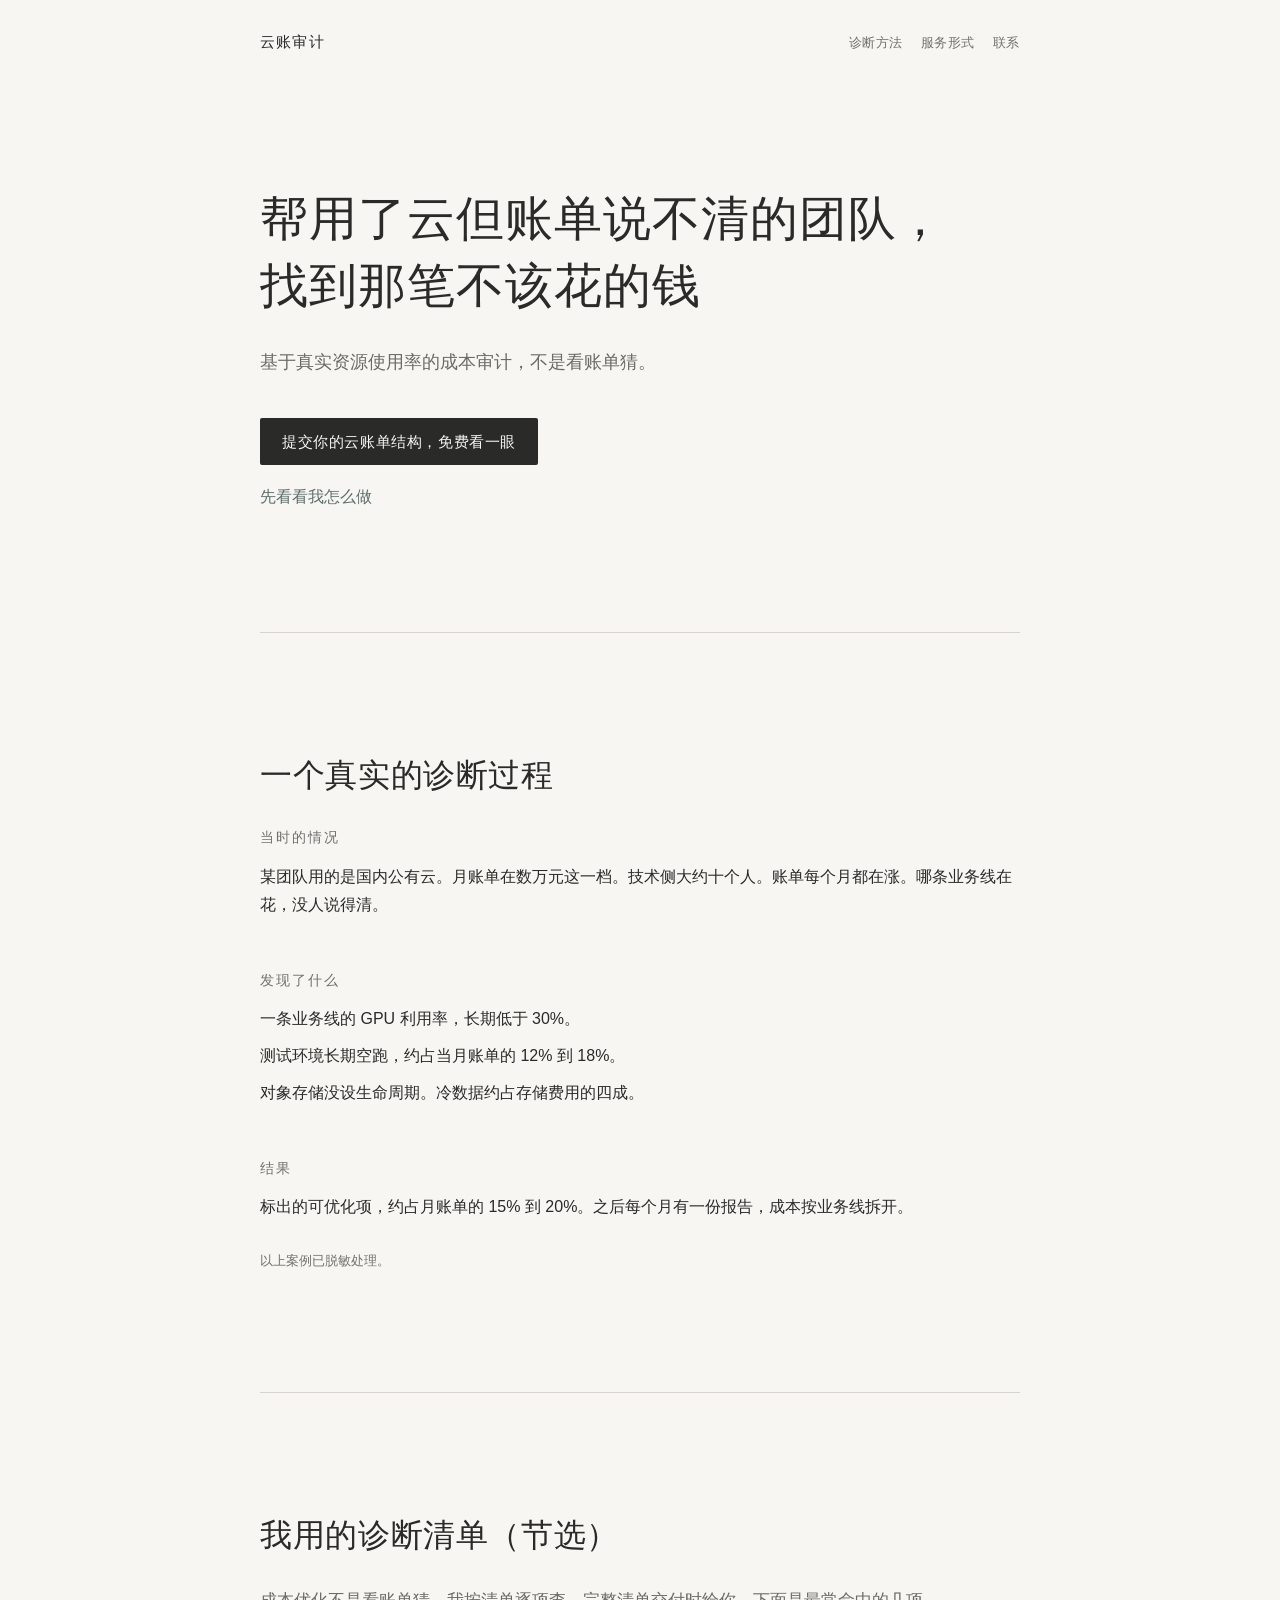
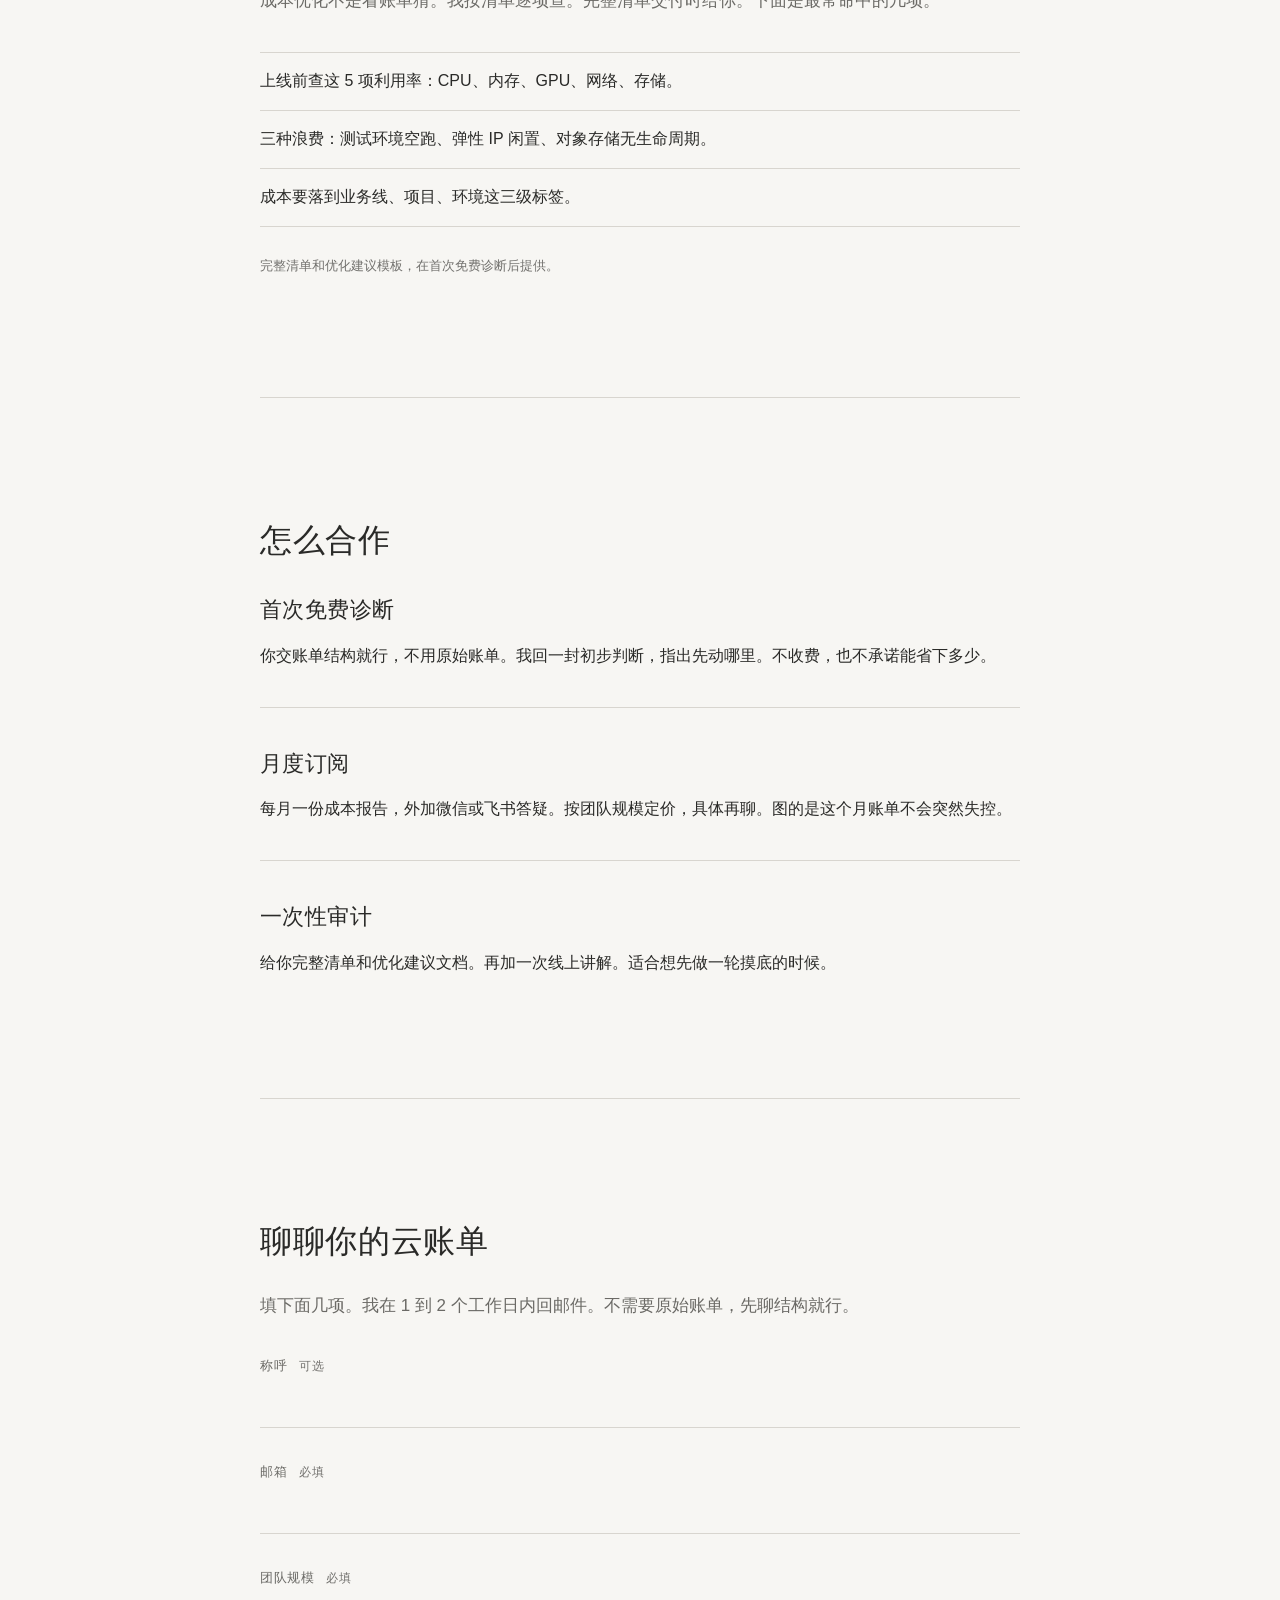
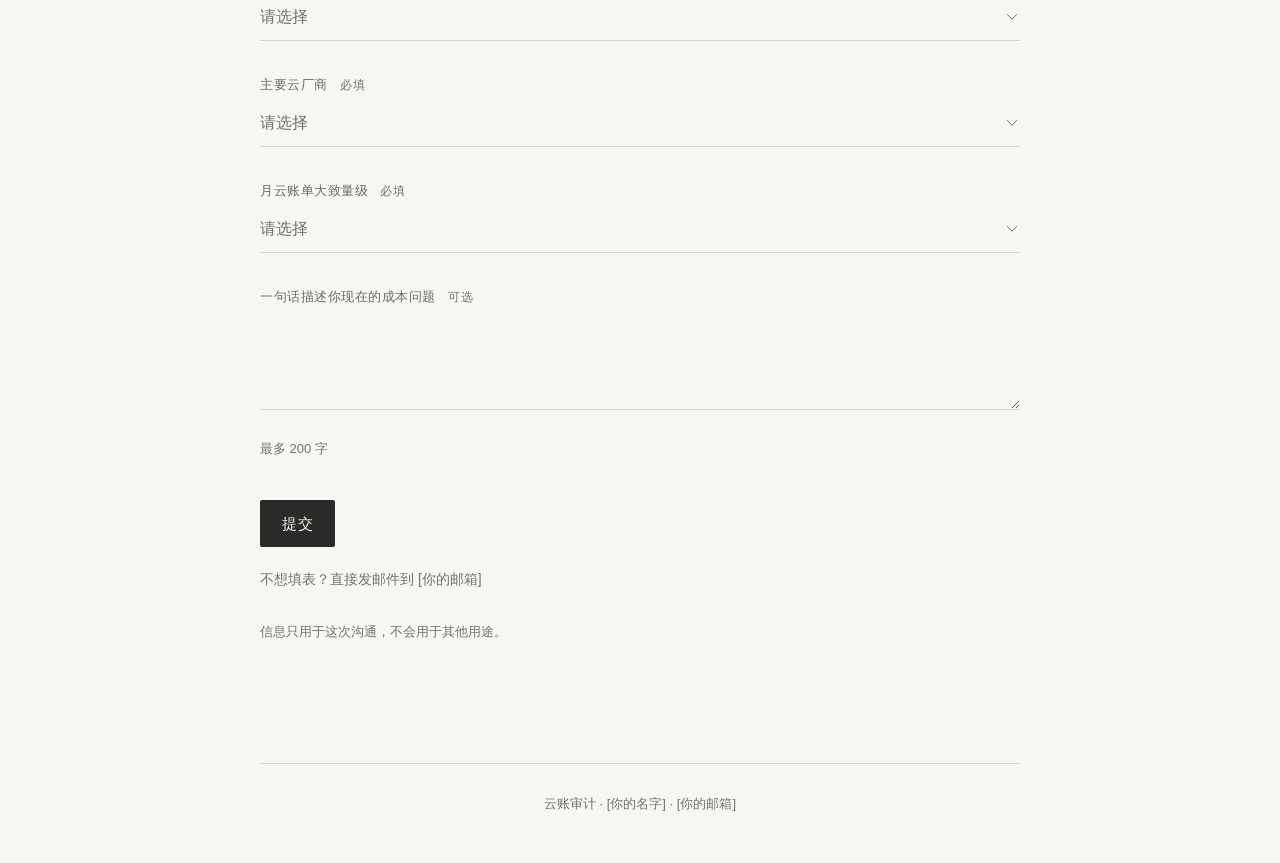
==== index.html @ 5e9810e4 "add file" ====
<!DOCTYPE html>
<html lang="zh-CN">
<head>
  <meta charset="utf-8">
  <meta name="viewport" content="width=device-width, initial-scale=1">
  <title>云账审计</title>
  <meta name="description" content="帮用了云但账单说不清的团队，找到那笔不该花的钱。按真实资源使用率做成本审计。">
  <meta name="theme-color" content="#f7f6f3">
  <meta property="og:title" content="云账审计">
  <meta property="og:description" content="帮用了云但账单说不清的团队，找到那笔不该花的钱。按真实资源使用率做成本审计。">
  <meta property="og:type" content="website">
  <meta property="og:locale" content="zh_CN">
  <link rel="stylesheet" href="style.css">
  <!--
    上线前替换：
    1. FORMSPREE_ENDPOINT → https://formspree.io/f/你的表单 ID
    2. 页面里的 [你的名字]
    3. 页面里的 [你的邮箱]，以及两处 mailto:you@example.com
  -->
</head>
<body>
  <a class="skip" href="#content">跳到正文</a>

  <header class="wrap nav">
    <a class="brand" href="#top">云账审计</a>
    <nav aria-label="页内">
      <ul class="nav-links">
        <li><a href="#method">诊断方法</a></li>
        <li><a href="#service">服务形式</a></li>
        <li><a href="#contact">联系</a></li>
      </ul>
    </nav>
  </header>

  <main id="content">
    <section class="wrap hero" id="top" aria-labelledby="hero-title">
      <h1 id="hero-title">帮用了云但账单说不清的<span class="nw">团队</span>，<span class="rest">找到那笔不该花的钱</span></h1>
      <p class="sub">基于真实资源使用率的成本审计，不是看账单猜。</p>
      <div class="actions">
        <a class="btn" href="#contact">提交你的云账单结构，免费看一眼</a>
        <a class="text-link" href="#method">先看看我怎么做</a>
      </div>
    </section>

    <section class="wrap block" id="case" aria-labelledby="case-title">
      <h2 id="case-title">一个真实的诊断过程</h2>

      <div class="part">
        <h3 class="kicker">当时的情况</h3>
        <p>某团队用的是国内公有云。月账单在数万元这一档。技术侧大约十个人。账单每个月都在涨。哪条业务线在花，没人说得清。</p>
      </div>

      <div class="part">
        <h3 class="kicker">发现了什么</h3>
        <ul class="findings">
          <li>一条业务线的 GPU 利用率，长期低于 30%。</li>
          <li>测试环境长期空跑，约占当月账单的 12% 到 18%。</li>
          <li>对象存储没设生命周期。冷数据约占存储费用的四成。</li>
        </ul>
      </div>

      <div class="part">
        <h3 class="kicker">结果</h3>
        <p>标出的可优化项，约占月账单的 15% 到 20%。之后每个月有一份报告，成本按业务线拆开。</p>
      </div>

      <p class="fine">以上案例已脱敏处理。</p>
    </section>

    <section class="wrap block" id="method" aria-labelledby="method-title">
      <h2 id="method-title">我用的诊断清单（节选）</h2>
      <p class="lead">成本优化不是看账单猜。我按清单逐项查。完整清单交付时给你。下面是最常命中的几项。</p>
      <ul class="checks">
        <li>上线前查这 5 项利用率：CPU、内存、GPU、网络、存储。</li>
        <li>三种浪费：测试环境空跑、弹性 IP 闲置、对象存储无生命周期。</li>
        <li>成本要落到业务线、项目、环境这三级标签。</li>
      </ul>
      <p class="fine">完整清单和优化建议模板，在首次免费诊断后提供。</p>
    </section>

    <section class="wrap block" id="service" aria-labelledby="service-title">
      <h2 id="service-title">怎么合作</h2>

      <article class="offer">
        <h3>首次免费诊断</h3>
        <p>你交账单结构就行，不用原始账单。我回一封初步判断，指出先动哪里。不收费，也不承诺能省下多少。</p>
      </article>

      <article class="offer">
        <h3>月度订阅</h3>
        <p>每月一份成本报告，外加微信或飞书答疑。按团队规模定价，具体再聊。图的是这个月账单不会突然失控。</p>
      </article>

      <article class="offer">
        <h3>一次性审计</h3>
        <p>给你完整清单和优化建议文档。再加一次线上讲解。适合想先做一轮摸底的时候。</p>
      </article>
    </section>

    <section class="wrap block" id="contact" aria-labelledby="contact-title">
      <h2 id="contact-title">聊聊你的云账单</h2>
      <p class="lead">填下面几项。我在 1 到 2 个工作日内回邮件。不需要原始账单，先聊结构就行。</p>

      <form id="lead" action="FORMSPREE_ENDPOINT" method="POST" accept-charset="UTF-8">
        <input type="hidden" name="_subject" value="云账审计：新的账单诊断请求">
        <input type="hidden" name="_next" value="">
        <div class="hp" aria-hidden="true">
          <label>不要填写 <input type="text" name="_gotcha" tabindex="-1" autocomplete="off"></label>
        </div>

        <div class="field">
          <label for="name">称呼 <span class="mark">可选</span></label>
          <input id="name" name="称呼" type="text" autocomplete="name">
        </div>

        <div class="field">
          <label for="email">邮箱 <span class="mark">必填</span></label>
          <input id="email" name="email" type="email" autocomplete="email" required>
        </div>

        <div class="field">
          <label for="size">团队规模 <span class="mark">必填</span></label>
          <select id="size" name="团队规模" required>
            <option value="" selected disabled>请选择</option>
            <option>1-10 人</option>
            <option>11-50 人</option>
            <option>51-200 人</option>
            <option>200 人以上</option>
          </select>
        </div>

        <div class="field">
          <label for="cloud">主要云厂商 <span class="mark">必填</span></label>
          <select id="cloud" name="云厂商" required>
            <option value="" selected disabled>请选择</option>
            <option>阿里云</option>
            <option>腾讯云</option>
            <option>华为云</option>
            <option>AWS</option>
            <option>Azure</option>
            <option>多云</option>
            <option>其他</option>
          </select>
        </div>

        <div class="field">
          <label for="bill">月云账单大致量级 <span class="mark">必填</span></label>
          <select id="bill" name="月账单量级" required>
            <option value="" selected disabled>请选择</option>
            <option>1 万以下</option>
            <option>1-5 万</option>
            <option>5-20 万</option>
            <option>20 万以上</option>
            <option>不确定</option>
          </select>
        </div>

        <div class="field">
          <label for="note">一句话描述你现在的成本问题 <span class="mark">可选</span></label>
          <textarea id="note" name="问题" maxlength="200" rows="3"></textarea>
          <p class="fine" id="count-hint">最多 200 字</p>
        </div>

        <div class="form-actions">
          <button class="btn" type="submit">提交</button>
        </div>

        <p class="fine" id="form-warn" hidden>表单还没接上。请先换成你的 Formspree 地址。</p>
      </form>

      <p class="quiet">不想填表？直接发邮件到 <a href="mailto:you@example.com">[你的邮箱]</a></p>
      <p class="fine">信息只用于这次沟通，不会用于其他用途。</p>
    </section>
  </main>

  <footer class="wrap site-footer">
    <p>云账审计 · [你的名字] · <a href="mailto:you@example.com">[你的邮箱]</a></p>
  </footer>

  <script>
    (function () {
      var form = document.getElementById("lead");
      var note = document.getElementById("note");
      var hint = document.getElementById("count-hint");

      function setNext() {
        var next = form.querySelector('input[name="_next"]');
        if (next) next.value = new URL("thanks.html", window.location.href).href;
      }

      if (form) {
        setNext();
        form.addEventListener("submit", function (event) {
          setNext();
          if (form.getAttribute("action") === "FORMSPREE_ENDPOINT") {
            event.preventDefault();
            var warn = document.getElementById("form-warn");
            if (warn) warn.hidden = false;
          }
        });
      }

      if (note && hint) {
        note.addEventListener("input", function () {
          hint.textContent = note.value.length + " / 200";
        });
      }
    })();
  </script>
</body>
</html>
---- style.css ----
/* 云账审计
   系统字体，不加载任何第三方字体。
   按钮用 --ink，保持纸面的安静。
   --accent 只给文字链接、链接 hover、表单 focus。
*/

:root {
  --bg: #f7f6f3;
  --bg-alt: #eeece7;
  --ink: #2a2a28;
  --ink-muted: #6b6a66;
  /* 原稿弱字 #9a9893、强调 #7a8f8a。米白底上对比不够，各加深到能读。 */
  --ink-subtle: #72716e;
  --hairline: #d8d5cf;
  --accent: #5e6e6a;
  --font-serif: "Songti SC", "STSong", "Noto Serif CJK SC", "Noto Serif SC", SimSun, Georgia, serif;
  --font-sans: -apple-system, BlinkMacSystemFont, "PingFang SC", "Hiragino Sans GB", "Microsoft YaHei", "Noto Sans CJK SC", sans-serif;
  color-scheme: light;
}

*,
*::before,
*::after {
  box-sizing: border-box;
}

html {
  scroll-behavior: auto;
}

body {
  margin: 0;
  background: var(--bg);
  color: var(--ink);
  font-family: var(--font-sans);
  font-size: 16px;
  line-height: 1.8;
  -webkit-font-smoothing: antialiased;
}

::selection {
  background: #e3e6e1;
  color: var(--ink);
}

a {
  transition: opacity 0.3s ease;
}

.skip {
  position: absolute;
  left: 16px;
  top: -48px;
  background: var(--ink);
  color: var(--bg);
  padding: 8px 12px;
  text-decoration: none;
  border-radius: 2px;
}

.skip:focus {
  top: 16px;
  outline: 1px solid var(--accent);
  outline-offset: 4px;
}

.wrap {
  width: min(720px, calc(100% - 48px));
  margin-inline: auto;
}

.nav {
  display: flex;
  align-items: baseline;
  justify-content: space-between;
  gap: 16px;
  padding-top: 28px;
  padding-bottom: 8px;
}

.brand {
  font-family: var(--font-serif);
  font-size: 15px;
  font-weight: 400;
  letter-spacing: 0.08em;
  color: var(--ink);
  text-decoration: none;
}

.nav-links {
  display: flex;
  flex-wrap: nowrap;
  gap: 18px;
  margin: 0;
  padding: 0;
  list-style: none;
}

.nav-links a {
  color: var(--ink-subtle);
  font-size: 13px;
  letter-spacing: 0.04em;
  text-decoration: none;
}

.nav-links a:hover {
  color: var(--accent);
  opacity: 0.85;
}

.hero {
  padding-top: 80px;
}

.nw {
  white-space: nowrap;
}

.hero h1 {
  margin: 0;
  font-family: var(--font-serif);
  font-size: 40px;
  font-weight: 400;
  line-height: 1.4;
  letter-spacing: 0.02em;
}

.sub {
  margin: 28px 0 0;
  max-width: 28em;
  color: var(--ink-muted);
  font-size: 18px;
  line-height: 1.7;
}

.actions {
  display: flex;
  flex-direction: column;
  align-items: flex-start;
  gap: 18px;
  margin-top: 40px;
}

.btn {
  display: inline-block;
  margin: 0;
  padding: 13px 22px;
  border: 0;
  border-radius: 2px;
  background: var(--ink);
  color: var(--bg);
  font-family: var(--font-sans);
  font-size: 15px;
  font-weight: 400;
  letter-spacing: 0.04em;
  line-height: 1.4;
  text-decoration: none;
  cursor: pointer;
}

.btn:hover {
  opacity: 0.72;
}

.text-link {
  color: var(--accent);
  text-decoration: none;
  text-underline-offset: 4px;
}

.text-link:hover {
  opacity: 0.72;
  text-decoration: underline;
}

.block {
  margin-top: 80px;
  padding-top: 80px;
  border-top: 1px solid var(--hairline);
}

h2 {
  margin: 0 0 28px;
  font-family: var(--font-serif);
  font-size: 28px;
  font-weight: 400;
  line-height: 1.4;
  letter-spacing: 0.02em;
  text-wrap: balance;
}

.lead {
  margin: 0;
  color: var(--ink-muted);
  font-size: 17px;
}

.part + .part {
  margin-top: 48px;
}

.kicker {
  margin: 0 0 12px;
  color: var(--ink-subtle);
  font-size: 14px;
  font-weight: 500;
  letter-spacing: 0.14em;
}

.part p,
.offer p {
  margin: 0;
}

.findings {
  margin: 0;
  padding: 0;
  list-style: none;
}

.findings li + li {
  margin-top: 8px;
}

.checks {
  margin: 36px 0 0;
  padding: 0;
  list-style: none;
}

.checks li {
  padding: 14px 0;
  border-top: 1px solid var(--hairline);
  font-size: 16px;
  line-height: 1.8;
}

.checks li:last-child {
  border-bottom: 1px solid var(--hairline);
}

.fine {
  margin: 28px 0 0;
  color: var(--ink-subtle);
  font-size: 13px;
  line-height: 1.7;
}

.offer + .offer {
  margin-top: 36px;
  padding-top: 36px;
  border-top: 1px solid var(--hairline);
}

.offer h3 {
  margin: 0 0 12px;
  font-family: var(--font-serif);
  font-size: 22px;
  font-weight: 400;
  letter-spacing: 0.02em;
}

.field {
  margin-top: 32px;
}

.field label {
  display: block;
  margin-bottom: 4px;
  color: var(--ink-muted);
  font-size: 13px;
  letter-spacing: 0.04em;
}

.mark {
  margin-left: 8px;
  color: var(--ink-subtle);
  font-size: 12px;
  letter-spacing: 0.08em;
}

input,
select,
textarea {
  width: 100%;
  margin: 0;
  padding: 10px 0;
  border: 0;
  border-bottom: 1px solid var(--hairline);
  border-radius: 0;
  background: transparent;
  color: var(--ink);
  font-family: var(--font-sans);
  font-size: 16px;
  line-height: 1.6;
  -webkit-appearance: none;
  appearance: none;
}

textarea {
  display: block;
  min-height: 96px;
  resize: vertical;
}

select {
  padding-right: 28px;
  background-image: url("data:image/svg+xml,%3Csvg xmlns='http://www.w3.org/2000/svg' width='12' height='8' viewBox='0 0 12 8'%3E%3Cpath d='M1 1.2 L6 6.2 L11 1.2' fill='none' stroke='%236b6a66' stroke-width='1'/%3E%3C/svg%3E");
  background-repeat: no-repeat;
  background-position: right 2px center;
  background-size: 12px 8px;
  cursor: pointer;
}

select:invalid {
  color: var(--ink-subtle);
}

select option {
  color: var(--ink);
}

input:focus,
select:focus,
textarea:focus {
  outline: none;
  border-bottom-color: var(--accent);
}

a:focus-visible,
button:focus-visible,
.skip:focus {
  outline: 1px solid var(--accent);
  outline-offset: 4px;
}

.form-actions {
  margin-top: 40px;
}

.quiet {
  margin: 20px 0 0;
  color: var(--ink-subtle);
  font-size: 14px;
}

.quiet a {
  color: inherit;
  text-decoration: none;
  text-underline-offset: 4px;
}

.quiet a:hover {
  color: var(--accent);
  text-decoration: underline;
}

.hp {
  position: absolute;
  width: 1px;
  height: 1px;
  padding: 0;
  margin: -1px;
  overflow: hidden;
  clip: rect(0, 0, 0, 0);
  white-space: nowrap;
  border: 0;
}

.site-footer {
  margin-top: 80px;
  padding-top: 28px;
  padding-bottom: 48px;
  border-top: 1px solid var(--hairline);
  color: var(--ink-subtle);
  font-size: 13px;
  text-align: center;
}

.site-footer p {
  margin: 0;
}

.site-footer a {
  color: inherit;
  text-decoration: none;
  text-underline-offset: 4px;
}

.site-footer a:hover {
  color: var(--accent);
  text-decoration: underline;
}

.thanks {
  padding-top: max(120px, 18vh);
  padding-bottom: 120px;
}

.thanks h1 {
  margin: 72px 0 0;
  font-family: var(--font-serif);
  font-size: 48px;
  font-weight: 400;
  letter-spacing: 0.02em;
}

.thanks .sub {
  margin-top: 20px;
}

.thanks .text-link {
  display: inline-block;
  margin-top: 36px;
}

@media (min-width: 768px) {
  .wrap {
    width: min(720px, 70%);
  }

  .hero {
    padding-top: 120px;
  }

  .thanks h1 {
    font-size: 56px;
  }

  .hero h1 {
    font-size: 44px;
  }

  h2 {
    font-size: 32px;
  }

  .block {
    margin-top: 120px;
    padding-top: 120px;
  }

  .site-footer {
    margin-top: 120px;
  }
}

@media (min-width: 1100px) {
  .wrap {
    width: min(760px, 70%);
  }

  .hero h1 {
    font-size: 48px;
  }

  .rest {
    display: block;
  }
}

@media (prefers-reduced-motion: reduce) {
  a,
  .btn {
    transition: none;
  }
}
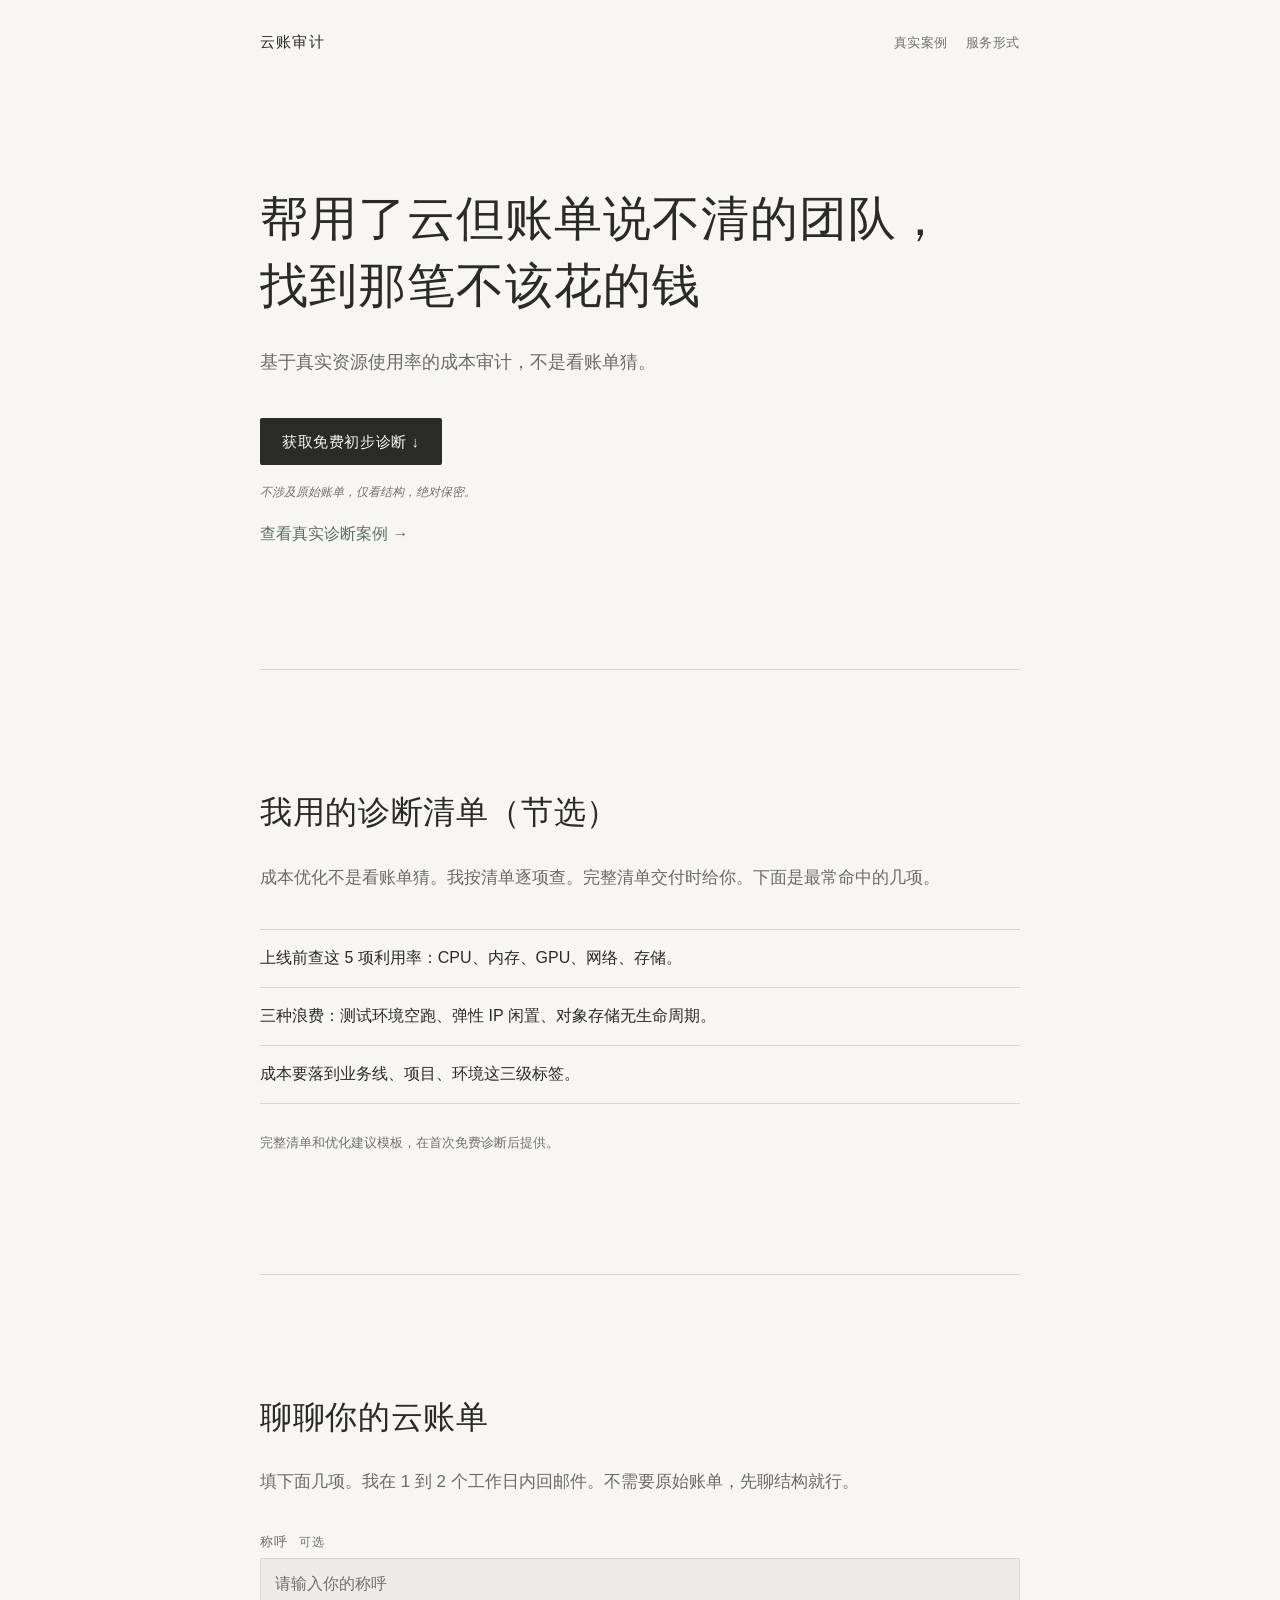
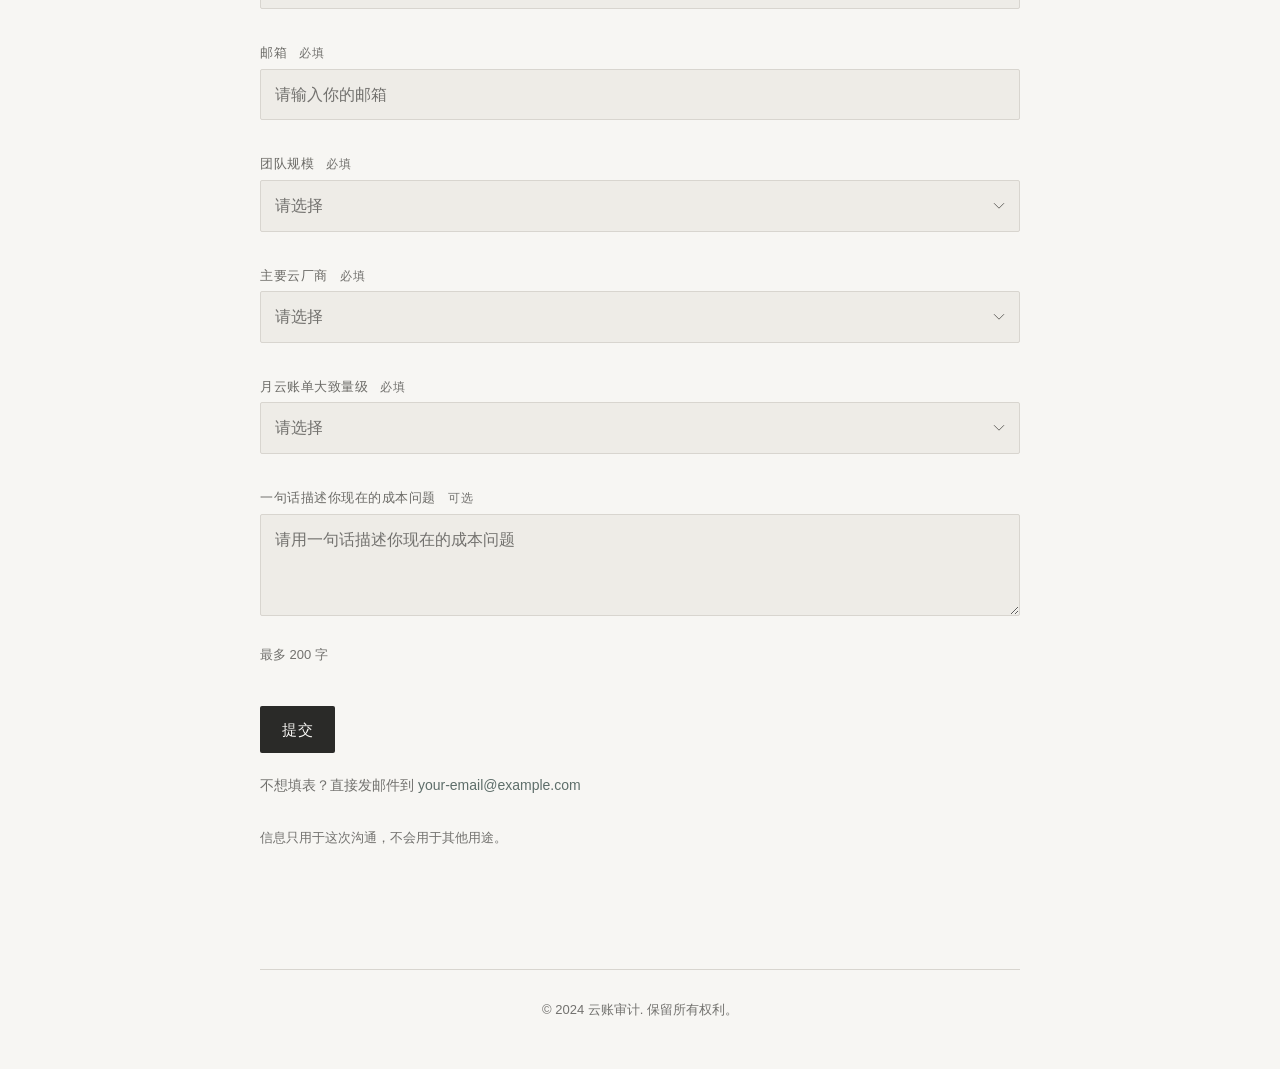
==== commit e0db65f5: "add file" ====
--- a/index.html
+++ b/index.html
@@ -14,20 +14,18 @@
   <!--
     上线前替换：
     1. FORMSPREE_ENDPOINT → https://formspree.io/f/你的表单 ID
-    2. 页面里的 [你的名字]
-    3. 页面里的 [你的邮箱]，以及两处 mailto:you@example.com
+    2. mailto:your-email@example.com
   -->
 </head>
 <body>
   <a class="skip" href="#content">跳到正文</a>
 
   <header class="wrap nav">
-    <a class="brand" href="#top">云账审计</a>
-    <nav aria-label="页内">
+    <a class="brand" href="index.html">云账审计</a>
+    <nav aria-label="页面">
       <ul class="nav-links">
-        <li><a href="#method">诊断方法</a></li>
-        <li><a href="#service">服务形式</a></li>
-        <li><a href="#contact">联系</a></li>
+        <li><a href="process.html">真实案例</a></li>
+        <li><a href="services.html">服务形式</a></li>
       </ul>
     </nav>
   </header>
@@ -37,34 +35,10 @@
       <h1 id="hero-title">帮用了云但账单说不清的<span class="nw">团队</span>，<span class="rest">找到那笔不该花的钱</span></h1>
       <p class="sub">基于真实资源使用率的成本审计，不是看账单猜。</p>
       <div class="actions">
-        <a class="btn" href="#contact">提交你的云账单结构，免费看一眼</a>
-        <a class="text-link" href="#method">先看看我怎么做</a>
+        <a class="btn" href="#contact-form">获取免费初步诊断 ↓</a>
+        <p class="trust">不涉及原始账单，仅看结构，绝对保密。</p>
+        <a class="text-link" href="process.html">查看真实诊断案例 →</a>
       </div>
-    </section>
-
-    <section class="wrap block" id="case" aria-labelledby="case-title">
-      <h2 id="case-title">一个真实的诊断过程</h2>
-
-      <div class="part">
-        <h3 class="kicker">当时的情况</h3>
-        <p>某团队用的是国内公有云。月账单在数万元这一档。技术侧大约十个人。账单每个月都在涨。哪条业务线在花，没人说得清。</p>
-      </div>
-
-      <div class="part">
-        <h3 class="kicker">发现了什么</h3>
-        <ul class="findings">
-          <li>一条业务线的 GPU 利用率，长期低于 30%。</li>
-          <li>测试环境长期空跑，约占当月账单的 12% 到 18%。</li>
-          <li>对象存储没设生命周期。冷数据约占存储费用的四成。</li>
-        </ul>
-      </div>
-
-      <div class="part">
-        <h3 class="kicker">结果</h3>
-        <p>标出的可优化项，约占月账单的 15% 到 20%。之后每个月有一份报告，成本按业务线拆开。</p>
-      </div>
-
-      <p class="fine">以上案例已脱敏处理。</p>
     </section>
 
     <section class="wrap block" id="method" aria-labelledby="method-title">
@@ -78,26 +52,7 @@
       <p class="fine">完整清单和优化建议模板，在首次免费诊断后提供。</p>
     </section>
 
-    <section class="wrap block" id="service" aria-labelledby="service-title">
-      <h2 id="service-title">怎么合作</h2>
-
-      <article class="offer">
-        <h3>首次免费诊断</h3>
-        <p>你交账单结构就行，不用原始账单。我回一封初步判断，指出先动哪里。不收费，也不承诺能省下多少。</p>
-      </article>
-
-      <article class="offer">
-        <h3>月度订阅</h3>
-        <p>每月一份成本报告，外加微信或飞书答疑。按团队规模定价，具体再聊。图的是这个月账单不会突然失控。</p>
-      </article>
-
-      <article class="offer">
-        <h3>一次性审计</h3>
-        <p>给你完整清单和优化建议文档。再加一次线上讲解。适合想先做一轮摸底的时候。</p>
-      </article>
-    </section>
-
-    <section class="wrap block" id="contact" aria-labelledby="contact-title">
+    <section class="wrap block" id="contact-form" aria-labelledby="contact-title">
       <h2 id="contact-title">聊聊你的云账单</h2>
       <p class="lead">填下面几项。我在 1 到 2 个工作日内回邮件。不需要原始账单，先聊结构就行。</p>
 
@@ -110,12 +65,12 @@
 
         <div class="field">
           <label for="name">称呼 <span class="mark">可选</span></label>
-          <input id="name" name="称呼" type="text" autocomplete="name">
+          <input id="name" name="称呼" type="text" autocomplete="name" placeholder="请输入你的称呼">
         </div>
 
         <div class="field">
           <label for="email">邮箱 <span class="mark">必填</span></label>
-          <input id="email" name="email" type="email" autocomplete="email" required>
+          <input id="email" name="email" type="email" autocomplete="email" placeholder="请输入你的邮箱" required>
         </div>
 
         <div class="field">
@@ -157,7 +112,7 @@
 
         <div class="field">
           <label for="note">一句话描述你现在的成本问题 <span class="mark">可选</span></label>
-          <textarea id="note" name="问题" maxlength="200" rows="3"></textarea>
+          <textarea id="note" name="问题" maxlength="200" rows="3" placeholder="请用一句话描述你现在的成本问题"></textarea>
           <p class="fine" id="count-hint">最多 200 字</p>
         </div>
 
@@ -168,13 +123,13 @@
         <p class="fine" id="form-warn" hidden>表单还没接上。请先换成你的 Formspree 地址。</p>
       </form>
 
-      <p class="quiet">不想填表？直接发邮件到 <a href="mailto:you@example.com">[你的邮箱]</a></p>
+      <p class="quiet">不想填表？直接发邮件到 <a href="mailto:your-email@example.com">your-email@example.com</a></p>
       <p class="fine">信息只用于这次沟通，不会用于其他用途。</p>
     </section>
   </main>
 
   <footer class="wrap site-footer">
-    <p>云账审计 · [你的名字] · <a href="mailto:you@example.com">[你的邮箱]</a></p>
+    <p>© 2024 云账审计. 保留所有权利。</p>
   </footer>
 
   <script>
--- a/style.css
+++ b/style.css
@@ -25,7 +25,7 @@
 }
 
 html {
-  scroll-behavior: auto;
+  scroll-behavior: smooth;
 }
 
 body {
@@ -43,8 +43,15 @@
   color: var(--ink);
 }
 
-a {
-  transition: opacity 0.3s ease;
+a,
+button {
+  cursor: pointer;
+  transition: all 0.3s ease;
+}
+
+a:hover {
+  text-decoration: underline;
+  text-underline-offset: 4px;
 }
 
 .skip {
@@ -103,13 +110,19 @@
   text-decoration: none;
 }
 
-.nav-links a:hover {
-  color: var(--accent);
-  opacity: 0.85;
+.nav-links a:hover,
+.nav-links a[aria-current="page"] {
+  color: var(--ink);
+  text-decoration: underline;
+  text-underline-offset: 4px;
 }
 
 .hero {
   padding-top: 80px;
+}
+
+.page-top {
+  padding-top: 72px;
 }
 
 .nw {
@@ -159,7 +172,8 @@
 }
 
 .btn:hover {
-  opacity: 0.72;
+  background: #444440;
+  text-decoration: none;
 }
 
 .text-link {
@@ -168,9 +182,20 @@
   text-underline-offset: 4px;
 }
 
-.text-link:hover {
-  opacity: 0.72;
+.text-link:hover,
+.quiet a:hover,
+.site-footer a:hover {
+  color: #3d4f4b;
   text-decoration: underline;
+  text-underline-offset: 4px;
+}
+
+.trust {
+  margin: 0;
+  color: var(--ink-subtle);
+  font-size: 12px;
+  font-style: italic;
+  line-height: 1.6;
 }
 
 .block {
@@ -247,9 +272,44 @@
 }
 
 .offer + .offer {
-  margin-top: 36px;
-  padding-top: 36px;
+  margin-top: 64px;
+  padding-top: 64px;
   border-top: 1px solid var(--hairline);
+}
+
+.points {
+  margin: 0;
+  padding: 0;
+  list-style: none;
+}
+
+.points li {
+  position: relative;
+  margin: 0;
+  padding: 4px 0 4px 18px;
+  line-height: 1.8;
+}
+
+.points li::before {
+  content: "";
+  position: absolute;
+  left: 0;
+  top: 0.95em;
+  width: 6px;
+  height: 6px;
+  border-radius: 50%;
+  background: var(--ink);
+}
+
+.stat {
+  display: block;
+  margin: 4px 0 12px;
+  color: var(--ink);
+  font-family: var(--font-serif);
+  font-size: 32px;
+  font-weight: 700;
+  line-height: 1.35;
+  letter-spacing: 0.02em;
 }
 
 .offer h3 {
@@ -284,17 +344,22 @@
 textarea {
   width: 100%;
   margin: 0;
-  padding: 10px 0;
-  border: 0;
-  border-bottom: 1px solid var(--hairline);
-  border-radius: 0;
-  background: transparent;
+  padding: 12px 14px;
+  border: 1px solid var(--hairline);
+  border-radius: 2px;
+  background: var(--bg-alt);
   color: var(--ink);
   font-family: var(--font-sans);
   font-size: 16px;
   line-height: 1.6;
   -webkit-appearance: none;
   appearance: none;
+  transition: border-color 0.3s ease, background-color 0.3s ease;
+}
+
+input::placeholder,
+textarea::placeholder {
+  color: var(--ink-subtle);
 }
 
 textarea {
@@ -304,10 +369,11 @@
 }
 
 select {
-  padding-right: 28px;
+  padding-right: 40px;
+  background-color: var(--bg-alt);
   background-image: url("data:image/svg+xml,%3Csvg xmlns='http://www.w3.org/2000/svg' width='12' height='8' viewBox='0 0 12 8'%3E%3Cpath d='M1 1.2 L6 6.2 L11 1.2' fill='none' stroke='%236b6a66' stroke-width='1'/%3E%3C/svg%3E");
   background-repeat: no-repeat;
-  background-position: right 2px center;
+  background-position: right 14px center;
   background-size: 12px 8px;
   cursor: pointer;
 }
@@ -324,7 +390,8 @@
 select:focus,
 textarea:focus {
   outline: none;
-  border-bottom-color: var(--accent);
+  border-color: var(--accent);
+  background-color: var(--bg);
 }
 
 a:focus-visible,
@@ -345,14 +412,8 @@
 }
 
 .quiet a {
-  color: inherit;
-  text-decoration: none;
-  text-underline-offset: 4px;
-}
-
-.quiet a:hover {
   color: var(--accent);
-  text-decoration: underline;
+  text-decoration: none;
 }
 
 .hp {
@@ -387,10 +448,6 @@
   text-underline-offset: 4px;
 }
 
-.site-footer a:hover {
-  color: var(--accent);
-  text-decoration: underline;
-}
 
 .thanks {
   padding-top: max(120px, 18vh);
@@ -419,7 +476,8 @@
     width: min(720px, 70%);
   }
 
-  .hero {
+  .hero,
+  .page-top {
     padding-top: 120px;
   }
 
@@ -429,6 +487,10 @@
 
   .hero h1 {
     font-size: 44px;
+  }
+
+  .stat {
+    font-size: 40px;
   }
 
   h2 {
@@ -460,8 +522,15 @@
 }
 
 @media (prefers-reduced-motion: reduce) {
+  html {
+    scroll-behavior: auto;
+  }
+
   a,
-  .btn {
+  button,
+  input,
+  select,
+  textarea {
     transition: none;
   }
 }
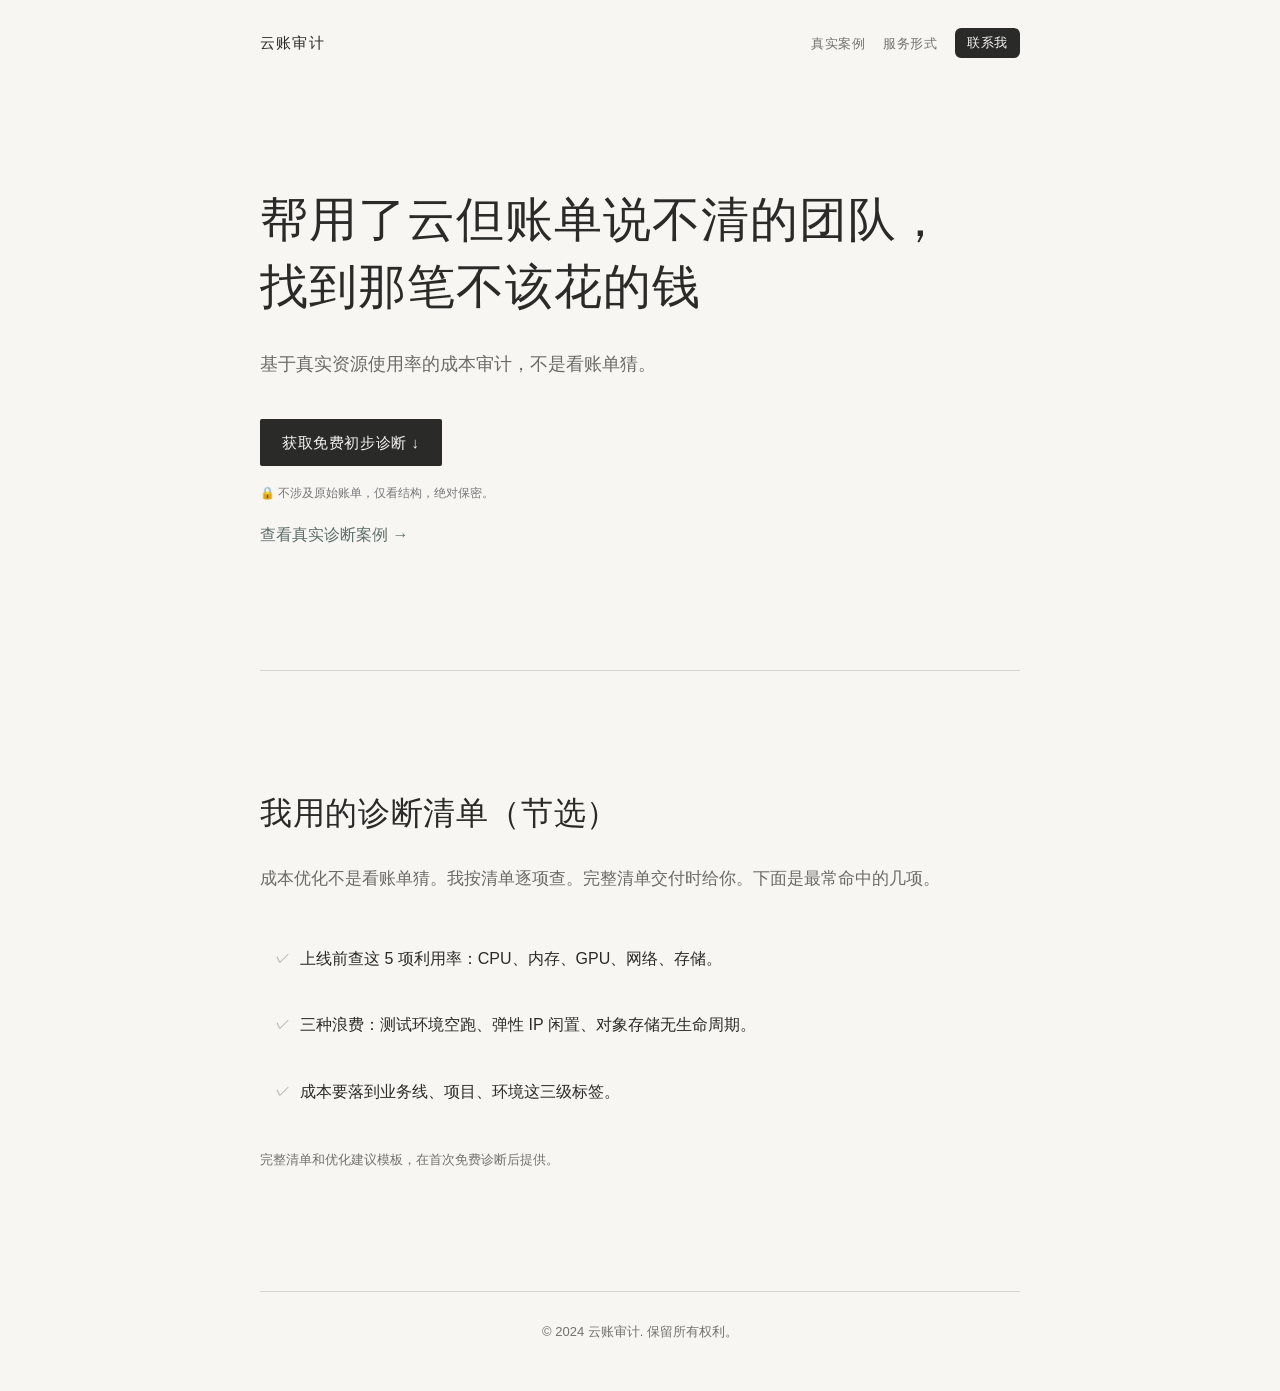
==== commit 67cc3d14: "add file" ====
--- a/index.html
+++ b/index.html
@@ -11,11 +11,6 @@
   <meta property="og:type" content="website">
   <meta property="og:locale" content="zh_CN">
   <link rel="stylesheet" href="style.css">
-  <!--
-    上线前替换：
-    1. FORMSPREE_ENDPOINT → https://formspree.io/f/你的表单 ID
-    2. mailto:your-email@example.com
-  -->
 </head>
 <body>
   <a class="skip" href="#content">跳到正文</a>
@@ -26,6 +21,7 @@
       <ul class="nav-links">
         <li><a href="process.html">真实案例</a></li>
         <li><a href="services.html">服务形式</a></li>
+        <li><a class="nav-cta" href="contact.html">联系我</a></li>
       </ul>
     </nav>
   </header>
@@ -35,8 +31,8 @@
       <h1 id="hero-title">帮用了云但账单说不清的<span class="nw">团队</span>，<span class="rest">找到那笔不该花的钱</span></h1>
       <p class="sub">基于真实资源使用率的成本审计，不是看账单猜。</p>
       <div class="actions">
-        <a class="btn" href="#contact-form">获取免费初步诊断 ↓</a>
-        <p class="trust">不涉及原始账单，仅看结构，绝对保密。</p>
+        <a class="btn" href="contact.html">获取免费初步诊断 ↓</a>
+        <p class="trust">🔒 不涉及原始账单，仅看结构，绝对保密。</p>
         <a class="text-link" href="process.html">查看真实诊断案例 →</a>
       </div>
     </section>
@@ -51,116 +47,10 @@
       </ul>
       <p class="fine">完整清单和优化建议模板，在首次免费诊断后提供。</p>
     </section>
-
-    <section class="wrap block" id="contact-form" aria-labelledby="contact-title">
-      <h2 id="contact-title">聊聊你的云账单</h2>
-      <p class="lead">填下面几项。我在 1 到 2 个工作日内回邮件。不需要原始账单，先聊结构就行。</p>
-
-      <form id="lead" action="FORMSPREE_ENDPOINT" method="POST" accept-charset="UTF-8">
-        <input type="hidden" name="_subject" value="云账审计：新的账单诊断请求">
-        <input type="hidden" name="_next" value="">
-        <div class="hp" aria-hidden="true">
-          <label>不要填写 <input type="text" name="_gotcha" tabindex="-1" autocomplete="off"></label>
-        </div>
-
-        <div class="field">
-          <label for="name">称呼 <span class="mark">可选</span></label>
-          <input id="name" name="称呼" type="text" autocomplete="name" placeholder="请输入你的称呼">
-        </div>
-
-        <div class="field">
-          <label for="email">邮箱 <span class="mark">必填</span></label>
-          <input id="email" name="email" type="email" autocomplete="email" placeholder="请输入你的邮箱" required>
-        </div>
-
-        <div class="field">
-          <label for="size">团队规模 <span class="mark">必填</span></label>
-          <select id="size" name="团队规模" required>
-            <option value="" selected disabled>请选择</option>
-            <option>1-10 人</option>
-            <option>11-50 人</option>
-            <option>51-200 人</option>
-            <option>200 人以上</option>
-          </select>
-        </div>
-
-        <div class="field">
-          <label for="cloud">主要云厂商 <span class="mark">必填</span></label>
-          <select id="cloud" name="云厂商" required>
-            <option value="" selected disabled>请选择</option>
-            <option>阿里云</option>
-            <option>腾讯云</option>
-            <option>华为云</option>
-            <option>AWS</option>
-            <option>Azure</option>
-            <option>多云</option>
-            <option>其他</option>
-          </select>
-        </div>
-
-        <div class="field">
-          <label for="bill">月云账单大致量级 <span class="mark">必填</span></label>
-          <select id="bill" name="月账单量级" required>
-            <option value="" selected disabled>请选择</option>
-            <option>1 万以下</option>
-            <option>1-5 万</option>
-            <option>5-20 万</option>
-            <option>20 万以上</option>
-            <option>不确定</option>
-          </select>
-        </div>
-
-        <div class="field">
-          <label for="note">一句话描述你现在的成本问题 <span class="mark">可选</span></label>
-          <textarea id="note" name="问题" maxlength="200" rows="3" placeholder="请用一句话描述你现在的成本问题"></textarea>
-          <p class="fine" id="count-hint">最多 200 字</p>
-        </div>
-
-        <div class="form-actions">
-          <button class="btn" type="submit">提交</button>
-        </div>
-
-        <p class="fine" id="form-warn" hidden>表单还没接上。请先换成你的 Formspree 地址。</p>
-      </form>
-
-      <p class="quiet">不想填表？直接发邮件到 <a href="mailto:your-email@example.com">your-email@example.com</a></p>
-      <p class="fine">信息只用于这次沟通，不会用于其他用途。</p>
-    </section>
   </main>
 
   <footer class="wrap site-footer">
     <p>© 2024 云账审计. 保留所有权利。</p>
   </footer>
-
-  <script>
-    (function () {
-      var form = document.getElementById("lead");
-      var note = document.getElementById("note");
-      var hint = document.getElementById("count-hint");
-
-      function setNext() {
-        var next = form.querySelector('input[name="_next"]');
-        if (next) next.value = new URL("thanks.html", window.location.href).href;
-      }
-
-      if (form) {
-        setNext();
-        form.addEventListener("submit", function (event) {
-          setNext();
-          if (form.getAttribute("action") === "FORMSPREE_ENDPOINT") {
-            event.preventDefault();
-            var warn = document.getElementById("form-warn");
-            if (warn) warn.hidden = false;
-          }
-        });
-      }
-
-      if (note && hint) {
-        note.addEventListener("input", function () {
-          hint.textContent = note.value.length + " / 200";
-        });
-      }
-    })();
-  </script>
 </body>
 </html>
--- a/style.css
+++ b/style.css
@@ -78,7 +78,7 @@
 
 .nav {
   display: flex;
-  align-items: baseline;
+  align-items: center;
   justify-content: space-between;
   gap: 16px;
   padding-top: 28px;
@@ -96,8 +96,10 @@
 
 .nav-links {
   display: flex;
-  flex-wrap: nowrap;
-  gap: 18px;
+  flex-wrap: wrap;
+  align-items: center;
+  justify-content: flex-end;
+  gap: 14px 18px;
   margin: 0;
   padding: 0;
   list-style: none;
@@ -115,6 +117,23 @@
   color: var(--ink);
   text-decoration: underline;
   text-underline-offset: 4px;
+}
+
+.nav-links a.nav-cta,
+.nav-links a.nav-cta:hover,
+.nav-links a.nav-cta[aria-current="page"] {
+  display: inline-block;
+  padding: 6px 12px;
+  border-radius: 6px;
+  background: var(--ink);
+  color: var(--bg);
+  text-decoration: none;
+  line-height: 1.4;
+}
+
+.nav-links a.nav-cta:hover {
+  background: #111;
+  transform: scale(1.04);
 }
 
 .hero {
@@ -172,8 +191,9 @@
 }
 
 .btn:hover {
-  background: #444440;
-  text-decoration: none;
+  background: #111;
+  text-decoration: none;
+  transform: scale(1.03);
 }
 
 .text-link {
@@ -192,9 +212,9 @@
 
 .trust {
   margin: 0;
-  color: var(--ink-subtle);
+  color: #777;
   font-size: 12px;
-  font-style: italic;
+  font-style: normal;
   line-height: 1.6;
 }
 
@@ -254,14 +274,27 @@
 }
 
 .checks li {
-  padding: 14px 0;
-  border-top: 1px solid var(--hairline);
+  position: relative;
+  margin-top: 10px;
+  padding: 14px 16px 14px 40px;
+  border-radius: 6px;
   font-size: 16px;
   line-height: 1.8;
-}
-
-.checks li:last-child {
-  border-bottom: 1px solid var(--hairline);
+  transition: background-color 0.3s ease;
+}
+
+.checks li::before {
+  content: "✓";
+  position: absolute;
+  left: 16px;
+  top: 14px;
+  color: #9a9893;
+  font-size: 14px;
+  line-height: 1.8;
+}
+
+.checks li:hover {
+  background: #f0eeea;
 }
 
 .fine {
@@ -339,15 +372,20 @@
   letter-spacing: 0.08em;
 }
 
+.req {
+  margin-left: 2px;
+  color: #c23b3b;
+}
+
 input,
 select,
 textarea {
   width: 100%;
   margin: 0;
-  padding: 12px 14px;
-  border: 1px solid var(--hairline);
-  border-radius: 2px;
-  background: var(--bg-alt);
+  padding: 14px 16px;
+  border: 1px solid #eaeaea;
+  border-radius: 6px;
+  background: #f7f7f7;
   color: var(--ink);
   font-family: var(--font-sans);
   font-size: 16px;
@@ -370,7 +408,7 @@
 
 select {
   padding-right: 40px;
-  background-color: var(--bg-alt);
+  background-color: #f7f7f7;
   background-image: url("data:image/svg+xml,%3Csvg xmlns='http://www.w3.org/2000/svg' width='12' height='8' viewBox='0 0 12 8'%3E%3Cpath d='M1 1.2 L6 6.2 L11 1.2' fill='none' stroke='%236b6a66' stroke-width='1'/%3E%3C/svg%3E");
   background-repeat: no-repeat;
   background-position: right 14px center;
@@ -390,8 +428,8 @@
 select:focus,
 textarea:focus {
   outline: none;
-  border-color: var(--accent);
-  background-color: var(--bg);
+  border-color: #2a2a28;
+  background-color: #fff;
 }
 
 a:focus-visible,
@@ -533,4 +571,9 @@
   textarea {
     transition: none;
   }
-}
+
+  .btn:hover,
+  .nav-links a.nav-cta:hover {
+    transform: none;
+  }
+}
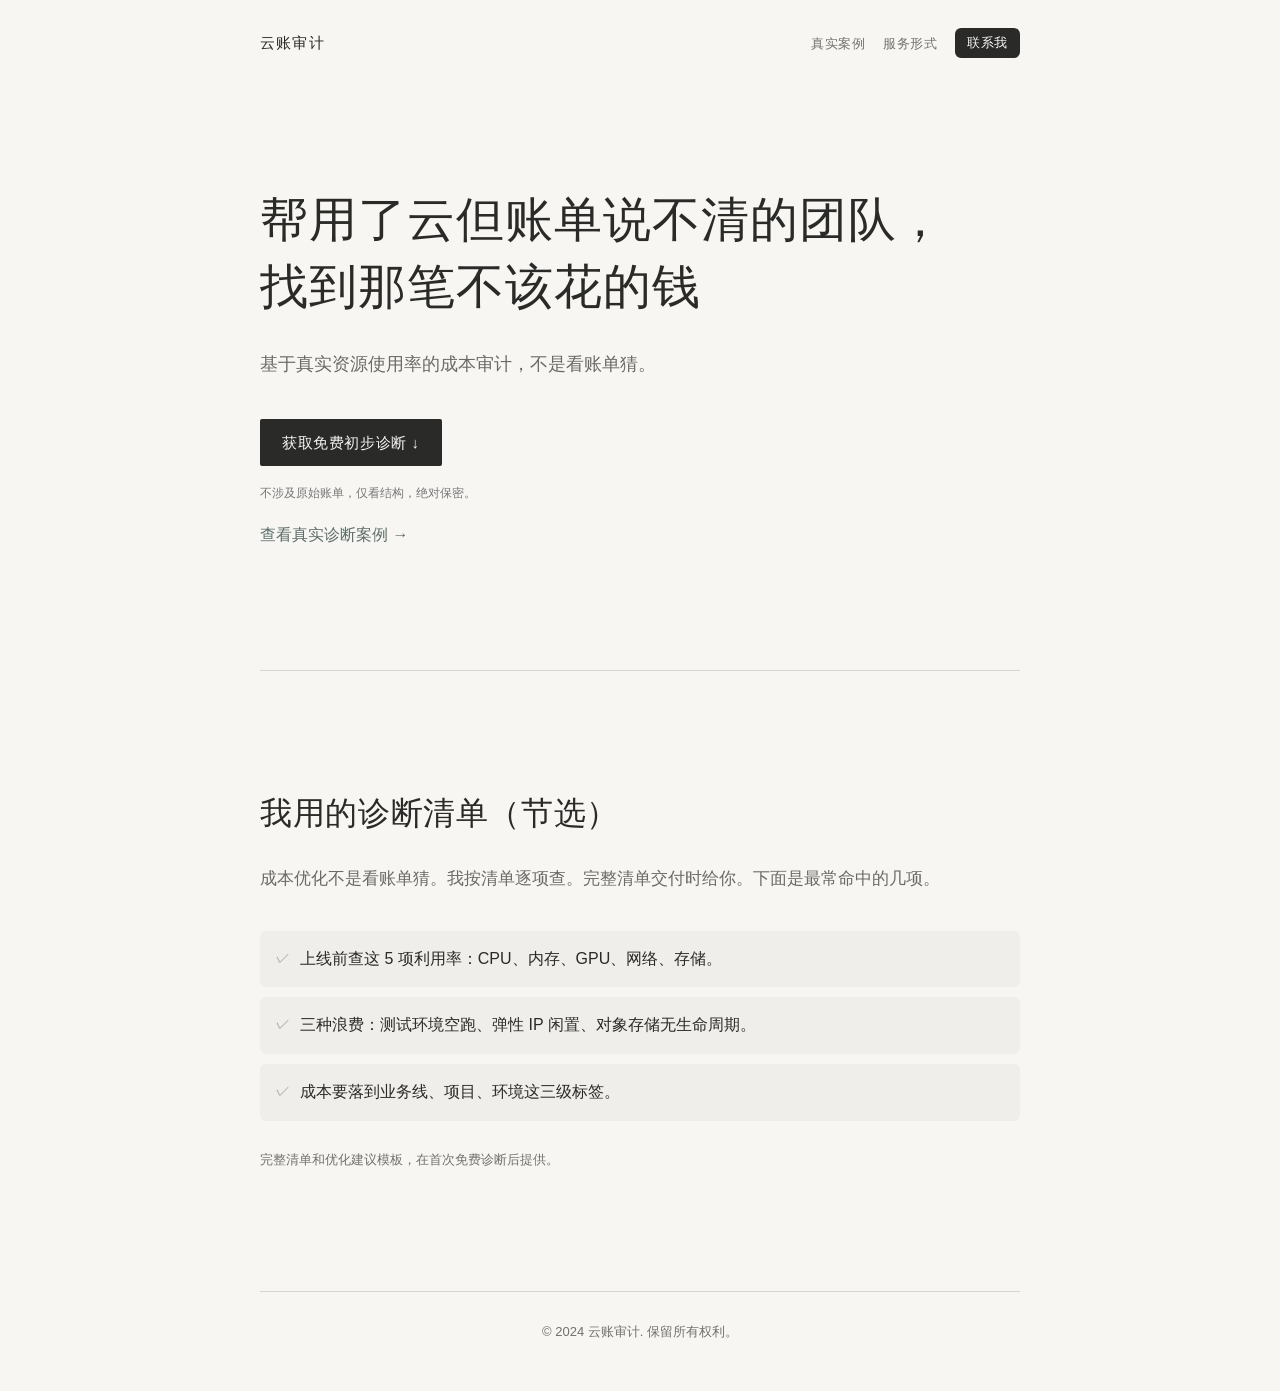
==== commit 3937fff3: "add file" ====
--- a/index.html
+++ b/index.html
@@ -32,7 +32,7 @@
       <p class="sub">基于真实资源使用率的成本审计，不是看账单猜。</p>
       <div class="actions">
         <a class="btn" href="contact.html">获取免费初步诊断 ↓</a>
-        <p class="trust">🔒 不涉及原始账单，仅看结构，绝对保密。</p>
+        <p class="trust">不涉及原始账单，仅看结构，绝对保密。</p>
         <a class="text-link" href="process.html">查看真实诊断案例 →</a>
       </div>
     </section>
--- a/style.css
+++ b/style.css
@@ -257,6 +257,10 @@
   margin: 0;
 }
 
+.part p.stat {
+  margin: 36px 0 20px;
+}
+
 .findings {
   margin: 0;
   padding: 0;
@@ -278,6 +282,7 @@
   margin-top: 10px;
   padding: 14px 16px 14px 40px;
   border-radius: 6px;
+  background: #f0eeea;
   font-size: 16px;
   line-height: 1.8;
   transition: background-color 0.3s ease;
@@ -294,7 +299,7 @@
 }
 
 .checks li:hover {
-  background: #f0eeea;
+  background: #e7e4de;
 }
 
 .fine {
@@ -326,23 +331,28 @@
 .points li::before {
   content: "";
   position: absolute;
-  left: 0;
-  top: 0.95em;
+  left: 1px;
+  top: 0.85em;
   width: 6px;
   height: 6px;
+  border: 1px solid #8a8883;
   border-radius: 50%;
-  background: var(--ink);
+  background: transparent;
 }
 
 .stat {
   display: block;
-  margin: 4px 0 12px;
+  margin: 36px 0 20px;
   color: var(--ink);
   font-family: var(--font-serif);
-  font-size: 32px;
+  font-size: 44px;
   font-weight: 700;
-  line-height: 1.35;
+  line-height: 1.15;
   letter-spacing: 0.02em;
+}
+
+.service-cta {
+  margin: 64px 0 0;
 }
 
 .offer h3 {
@@ -374,7 +384,7 @@
 
 .req {
   margin-left: 2px;
-  color: #c23b3b;
+  color: #8f5e5e;
 }
 
 input,
@@ -417,7 +427,7 @@
 }
 
 select:invalid {
-  color: var(--ink-subtle);
+  color: #b7b5b0;
 }
 
 select option {
@@ -528,7 +538,7 @@
   }
 
   .stat {
-    font-size: 40px;
+    font-size: 56px;
   }
 
   h2 {
@@ -552,6 +562,10 @@
 
   .hero h1 {
     font-size: 48px;
+  }
+
+  .stat {
+    font-size: 72px;
   }
 
   .rest {
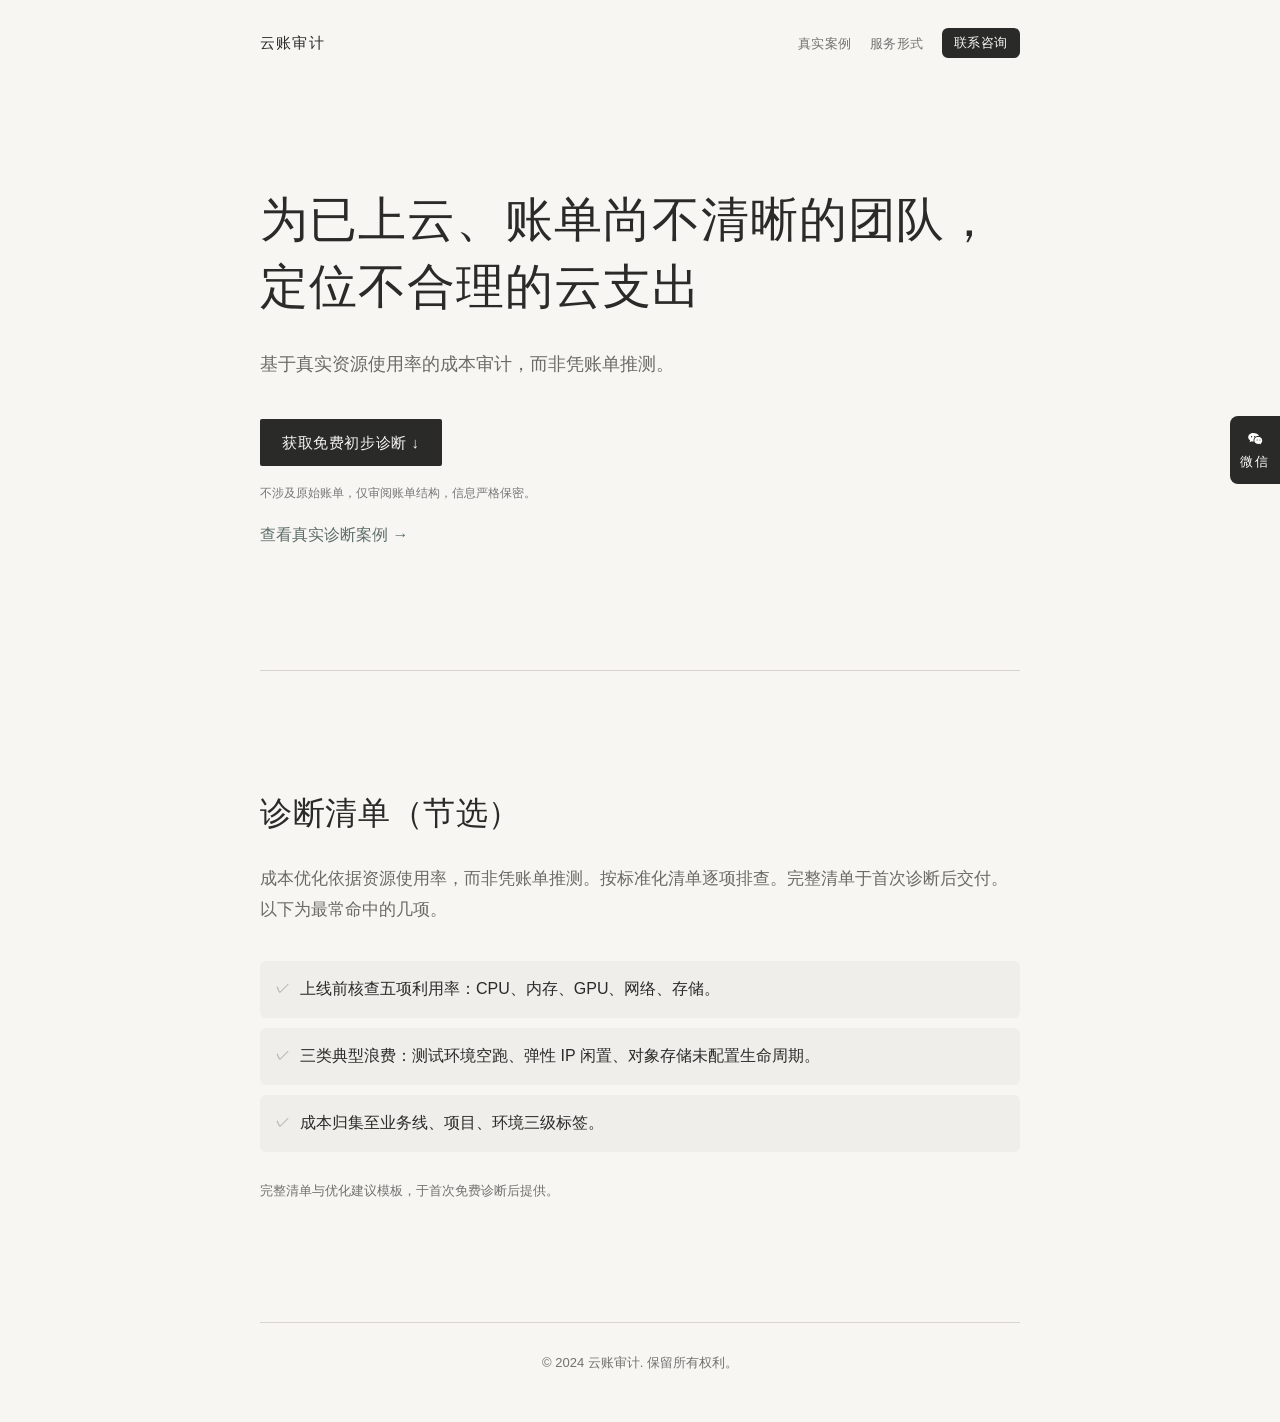
==== commit 15dd734f: "add file" ====
--- a/index.html
+++ b/index.html
@@ -4,10 +4,10 @@
   <meta charset="utf-8">
   <meta name="viewport" content="width=device-width, initial-scale=1">
   <title>云账审计</title>
-  <meta name="description" content="帮用了云但账单说不清的团队，找到那笔不该花的钱。按真实资源使用率做成本审计。">
+  <meta name="description" content="为已上云、账单结构尚不清晰的团队定位不合理支出。基于真实资源使用率的云成本审计。">
   <meta name="theme-color" content="#f7f6f3">
   <meta property="og:title" content="云账审计">
-  <meta property="og:description" content="帮用了云但账单说不清的团队，找到那笔不该花的钱。按真实资源使用率做成本审计。">
+  <meta property="og:description" content="为已上云、账单结构尚不清晰的团队定位不合理支出。基于真实资源使用率的云成本审计。">
   <meta property="og:type" content="website">
   <meta property="og:locale" content="zh_CN">
   <link rel="stylesheet" href="style.css">
@@ -15,42 +15,56 @@
 <body>
   <a class="skip" href="#content">跳到正文</a>
 
-  <header class="wrap nav">
-    <a class="brand" href="index.html">云账审计</a>
-    <nav aria-label="页面">
-      <ul class="nav-links">
-        <li><a href="process.html">真实案例</a></li>
-        <li><a href="services.html">服务形式</a></li>
-        <li><a class="nav-cta" href="contact.html">联系我</a></li>
-      </ul>
-    </nav>
+  <header class="site-header">
+    <div class="wrap nav">
+      <a class="brand" href="index.html">云账审计</a>
+      <nav aria-label="页面">
+        <ul class="nav-links">
+          <li><a href="process.html">真实案例</a></li>
+          <li><a href="services.html">服务形式</a></li>
+          <li><a class="nav-cta" href="contact.html">联系咨询</a></li>
+        </ul>
+      </nav>
+    </div>
   </header>
 
   <main id="content">
     <section class="wrap hero" id="top" aria-labelledby="hero-title">
-      <h1 id="hero-title">帮用了云但账单说不清的<span class="nw">团队</span>，<span class="rest">找到那笔不该花的钱</span></h1>
-      <p class="sub">基于真实资源使用率的成本审计，不是看账单猜。</p>
+      <h1 id="hero-title">为已上云、账单尚不清晰的<span class="nw">团队</span>，<span class="rest">定位不合理的云支出</span></h1>
+      <p class="sub">基于真实资源使用率的成本审计，而非凭账单推测。</p>
       <div class="actions">
         <a class="btn" href="contact.html">获取免费初步诊断 ↓</a>
-        <p class="trust">不涉及原始账单，仅看结构，绝对保密。</p>
+        <p class="trust">不涉及原始账单，仅审阅账单结构，信息严格保密。</p>
         <a class="text-link" href="process.html">查看真实诊断案例 →</a>
       </div>
     </section>
 
     <section class="wrap block" id="method" aria-labelledby="method-title">
-      <h2 id="method-title">我用的诊断清单（节选）</h2>
-      <p class="lead">成本优化不是看账单猜。我按清单逐项查。完整清单交付时给你。下面是最常命中的几项。</p>
+      <h2 id="method-title">诊断清单（节选）</h2>
+      <p class="lead">成本优化依据资源使用率，而非凭账单推测。按标准化清单逐项排查。完整清单于首次诊断后交付。以下为最常命中的几项。</p>
       <ul class="checks">
-        <li>上线前查这 5 项利用率：CPU、内存、GPU、网络、存储。</li>
-        <li>三种浪费：测试环境空跑、弹性 IP 闲置、对象存储无生命周期。</li>
-        <li>成本要落到业务线、项目、环境这三级标签。</li>
+        <li>上线前核查五项利用率：CPU、内存、GPU、网络、存储。</li>
+        <li>三类典型浪费：测试环境空跑、弹性 IP 闲置、对象存储未配置生命周期。</li>
+        <li>成本归集至业务线、项目、环境三级标签。</li>
       </ul>
-      <p class="fine">完整清单和优化建议模板，在首次免费诊断后提供。</p>
+      <p class="fine">完整清单与优化建议模板，于首次免费诊断后提供。</p>
     </section>
   </main>
 
   <footer class="wrap site-footer">
     <p>© 2024 云账审计. 保留所有权利。</p>
   </footer>
+
+  <aside class="wx-float" aria-label="微信">
+    <div class="wx-qr">
+      <img src="wechat-qr.png" width="120" height="120" alt="微信二维码">
+    </div>
+    <button class="wx-tab" type="button">
+      <svg width="18" height="18" viewBox="0 0 24 24" aria-hidden="true">
+        <path fill="currentColor" d="M9.5 4C5.91 4 3 6.46 3 9.5c0 1.74.95 3.28 2.42 4.28L4.9 16.4l2.55-1.28c.64.18 1.33.28 2.05.28.28 0 .55-.02.82-.05-.18-.52-.28-1.08-.28-1.66 0-3.16 2.96-5.72 6.62-5.72.24 0 .47.02.7.04C16.5 5.48 13.28 4 9.5 4zm-2.05 4.15a.95.95 0 1 1 0 1.9.95.95 0 0 1 0-1.9zm4.15 0a.95.95 0 1 1 0 1.9.95.95 0 0 1 0-1.9zM16.66 9.1c-3.08 0-5.58 2.14-5.58 4.78 0 2.64 2.5 4.78 5.58 4.78.55 0 1.08-.07 1.58-.19l1.95.98-.48-1.62c1.18-.9 1.93-2.22 1.93-3.95 0-2.64-2.5-4.78-5.58-4.78zm-1.85 3.55a.75.75 0 1 1 0 1.5.75.75 0 0 1 0-1.5zm3.7 0a.75.75 0 1 1 0 1.5.75.75 0 0 1 0-1.5z"/>
+      </svg>
+      <span>微信</span>
+    </button>
+  </aside>
 </body>
 </html>
--- a/style.css
+++ b/style.css
@@ -76,13 +76,16 @@
   margin-inline: auto;
 }
 
+.site-header {
+  padding-top: 28px;
+  padding-bottom: 8px;
+}
+
 .nav {
   display: flex;
   align-items: center;
   justify-content: space-between;
-  gap: 16px;
-  padding-top: 28px;
-  padding-bottom: 8px;
+  gap: 24px;
 }
 
 .brand {
@@ -96,7 +99,7 @@
 
 .nav-links {
   display: flex;
-  flex-wrap: wrap;
+  flex-wrap: nowrap;
   align-items: center;
   justify-content: flex-end;
   gap: 14px 18px;
@@ -392,7 +395,6 @@
 textarea {
   width: 100%;
   margin: 0;
-  padding: 14px 16px;
   border: 1px solid #eaeaea;
   border-radius: 6px;
   background: #f7f7f7;
@@ -405,6 +407,11 @@
   transition: border-color 0.3s ease, background-color 0.3s ease;
 }
 
+input,
+select {
+  padding: 10px 14px;
+}
+
 input::placeholder,
 textarea::placeholder {
   color: var(--ink-subtle);
@@ -412,7 +419,8 @@
 
 textarea {
   display: block;
-  min-height: 96px;
+  min-height: 112px;
+  padding: 14px 16px;
   resize: vertical;
 }
 
@@ -427,7 +435,7 @@
 }
 
 select:invalid {
-  color: #b7b5b0;
+  color: #999;
 }
 
 select option {
@@ -449,8 +457,67 @@
   outline-offset: 4px;
 }
 
+.field .fine {
+  margin-top: 8px;
+}
+
 .form-actions {
-  margin-top: 40px;
+  margin-top: 48px;
+}
+
+.wx-float {
+  position: fixed;
+  top: 50%;
+  right: 0;
+  z-index: 40;
+  display: flex;
+  align-items: center;
+  transform: translateY(-50%);
+}
+
+.wx-qr {
+  width: 0;
+  overflow: hidden;
+  background: #fff;
+  transition: width 0.3s ease;
+}
+
+.wx-float:hover .wx-qr,
+.wx-float:focus-within .wx-qr {
+  width: 140px;
+}
+
+.wx-qr img {
+  display: block;
+  width: 120px;
+  height: 120px;
+  margin: 10px;
+  object-fit: contain;
+}
+
+.wx-tab {
+  display: flex;
+  flex-direction: column;
+  align-items: center;
+  gap: 6px;
+  margin: 0;
+  padding: 14px 10px;
+  border: 0;
+  border-radius: 8px 0 0 8px;
+  background: var(--ink);
+  color: #fff;
+  font-family: var(--font-sans);
+  font-size: 13px;
+  letter-spacing: 0.14em;
+  line-height: 1.2;
+}
+
+.wx-tab svg {
+  display: block;
+}
+
+.wx-tab:hover {
+  background: #111;
 }
 
 .quiet {
@@ -519,6 +586,14 @@
   margin-top: 36px;
 }
 
+@media (max-width: 767px) {
+  .wrap {
+    width: min(720px, calc(100% - 76px));
+    margin-left: 24px;
+    margin-right: 52px;
+  }
+}
+
 @media (min-width: 768px) {
   .wrap {
     width: min(720px, 70%);
@@ -590,4 +665,8 @@
   .nav-links a.nav-cta:hover {
     transform: none;
   }
-}
+
+  .wx-qr {
+    transition: none;
+  }
+}
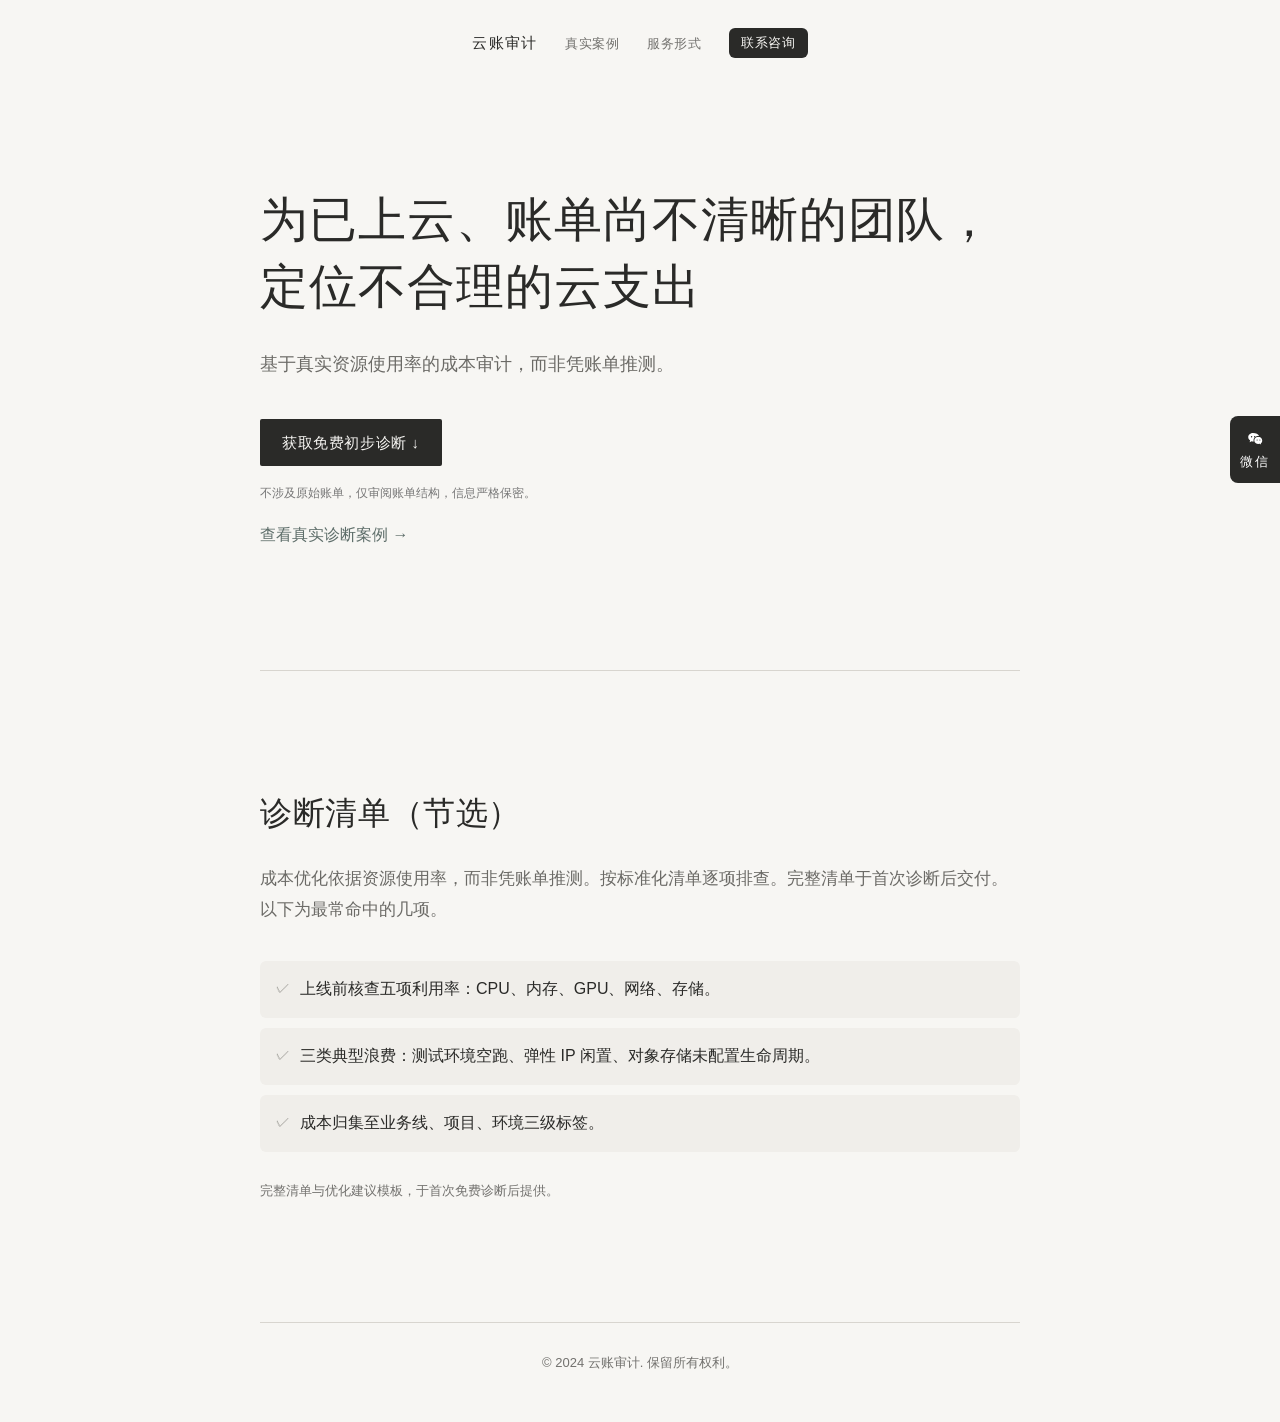
==== commit dc148b24: "add file" ====
--- a/index.html
+++ b/index.html
@@ -10,7 +10,7 @@
   <meta property="og:description" content="为已上云、账单结构尚不清晰的团队定位不合理支出。基于真实资源使用率的云成本审计。">
   <meta property="og:type" content="website">
   <meta property="og:locale" content="zh_CN">
-  <link rel="stylesheet" href="style.css">
+  <link rel="stylesheet" href="style.css?v=3">
 </head>
 <body>
   <a class="skip" href="#content">跳到正文</a>
--- a/style.css
+++ b/style.css
@@ -84,8 +84,8 @@
 .nav {
   display: flex;
   align-items: center;
-  justify-content: space-between;
-  gap: 24px;
+  justify-content: center;
+  gap: 28px;
 }
 
 .brand {
@@ -101,8 +101,8 @@
   display: flex;
   flex-wrap: nowrap;
   align-items: center;
-  justify-content: flex-end;
-  gap: 14px 18px;
+  justify-content: flex-start;
+  gap: 28px;
   margin: 0;
   padding: 0;
   list-style: none;
@@ -261,7 +261,7 @@
 }
 
 .part p.stat {
-  margin: 36px 0 20px;
+  margin: 20px 0 12px;
 }
 
 .findings {
@@ -345,12 +345,12 @@
 
 .stat {
   display: block;
-  margin: 36px 0 20px;
+  margin: 20px 0 12px;
   color: var(--ink);
   font-family: var(--font-serif);
-  font-size: 44px;
+  font-size: 32px;
   font-weight: 700;
-  line-height: 1.15;
+  line-height: 1.2;
   letter-spacing: 0.02em;
 }
 
@@ -469,21 +469,30 @@
   position: fixed;
   top: 50%;
   right: 0;
-  z-index: 40;
+  left: auto;
+  bottom: auto;
+  z-index: 1000;
   display: flex;
+  flex-direction: row;
   align-items: center;
+  justify-content: flex-end;
+  width: max-content;
+  margin: 0;
   transform: translateY(-50%);
 }
 
 .wx-qr {
+  flex: 0 0 0;
   width: 0;
+  min-width: 0;
   overflow: hidden;
   background: #fff;
-  transition: width 0.3s ease;
+  transition: flex-basis 0.3s ease, width 0.3s ease;
 }
 
 .wx-float:hover .wx-qr,
 .wx-float:focus-within .wx-qr {
+  flex-basis: 140px;
   width: 140px;
 }
 
@@ -592,6 +601,11 @@
     margin-left: 24px;
     margin-right: 52px;
   }
+
+  .nav,
+  .nav-links {
+    gap: 12px;
+  }
 }
 
 @media (min-width: 768px) {
@@ -613,7 +627,7 @@
   }
 
   .stat {
-    font-size: 56px;
+    font-size: 36px;
   }
 
   h2 {
@@ -640,7 +654,7 @@
   }
 
   .stat {
-    font-size: 72px;
+    font-size: 40px;
   }
 
   .rest {
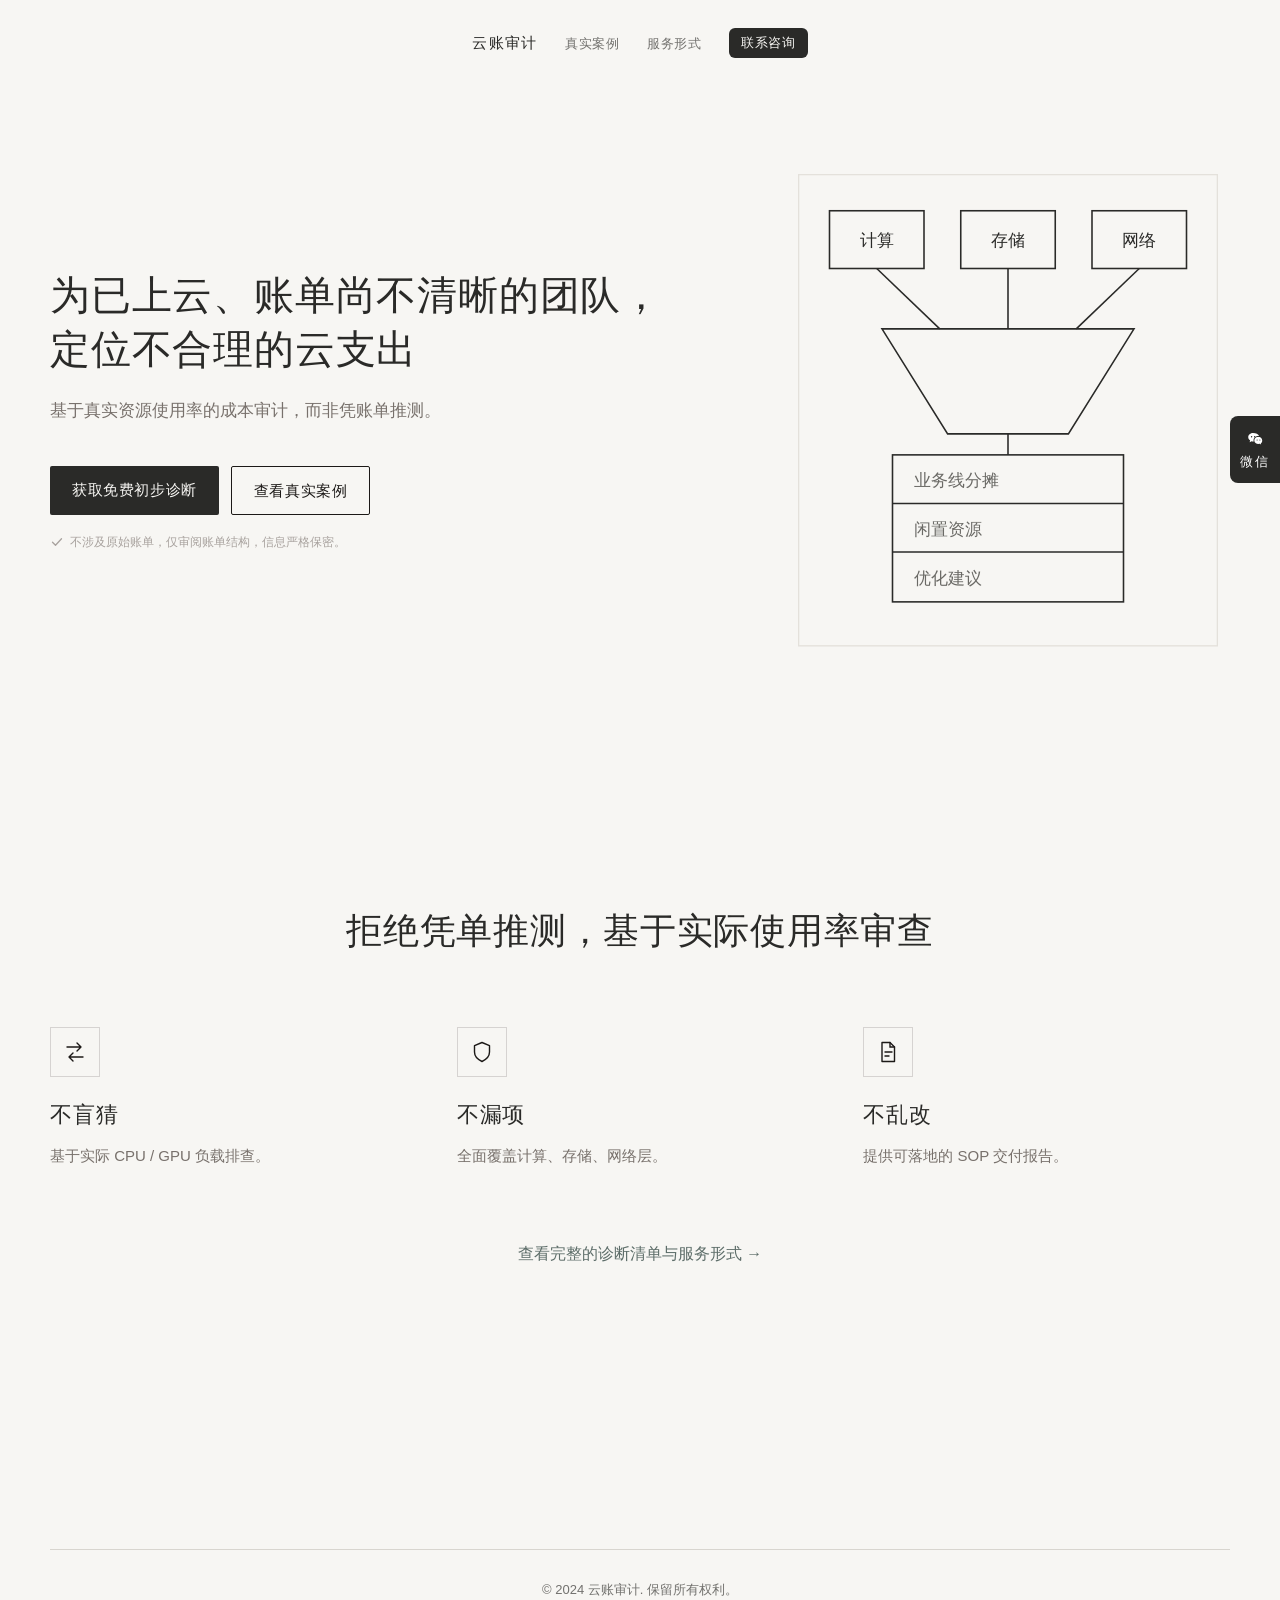
==== commit 5e5957fb: "add file" ====
--- a/index.html
+++ b/index.html
@@ -10,13 +10,13 @@
   <meta property="og:description" content="为已上云、账单结构尚不清晰的团队定位不合理支出。基于真实资源使用率的云成本审计。">
   <meta property="og:type" content="website">
   <meta property="og:locale" content="zh_CN">
-  <link rel="stylesheet" href="style.css?v=3">
+  <link rel="stylesheet" href="style.css?v=5">
 </head>
 <body>
   <a class="skip" href="#content">跳到正文</a>
 
   <header class="site-header">
-    <div class="wrap nav">
+    <div class="home-wide nav">
       <a class="brand" href="index.html">云账审计</a>
       <nav aria-label="页面">
         <ul class="nav-links">
@@ -29,29 +29,82 @@
   </header>
 
   <main id="content">
-    <section class="wrap hero" id="top" aria-labelledby="hero-title">
-      <h1 id="hero-title">为已上云、账单尚不清晰的<span class="nw">团队</span>，<span class="rest">定位不合理的云支出</span></h1>
-      <p class="sub">基于真实资源使用率的成本审计，而非凭账单推测。</p>
-      <div class="actions">
-        <a class="btn" href="contact.html">获取免费初步诊断 ↓</a>
-        <p class="trust">不涉及原始账单，仅审阅账单结构，信息严格保密。</p>
-        <a class="text-link" href="process.html">查看真实诊断案例 →</a>
+    <section class="home-wide hero hero-split" id="top" aria-labelledby="hero-title">
+      <div class="hero-copy">
+        <h1 id="hero-title">为已上云、账单尚不清晰的团队，<br>定位不合理的云支出</h1>
+        <p class="sub">基于真实资源使用率的成本审计，而非凭账单推测。</p>
+        <div class="hero-actions">
+          <a class="btn" href="contact.html">获取免费初步诊断</a>
+          <a class="btn btn-line" href="process.html">查看真实案例</a>
+        </div>
+        <p class="trust">
+          <svg width="14" height="14" viewBox="0 0 14 14" aria-hidden="true">
+            <path d="M2.5 7.2l3 3 6-6.4" fill="none" stroke="currentColor" stroke-width="1.3" stroke-linecap="round" stroke-linejoin="round"/>
+          </svg>
+          <span>不涉及原始账单，仅审阅账单结构，信息严格保密。</span>
+        </p>
       </div>
+      <figure class="diagram">
+        <svg viewBox="0 0 320 360" role="img" aria-label="示意图：计算、存储、网络三项资源汇入审计，整理为业务线分摊、闲置资源和优化建议。">
+          <rect x="0.5" y="0.5" width="319" height="359" fill="#f7f6f3" stroke="#e4e1db"/>
+          <g fill="none" stroke="#2a2a28" stroke-width="1.2">
+            <rect x="24" y="28" width="72" height="44"/>
+            <rect x="124" y="28" width="72" height="44"/>
+            <rect x="224" y="28" width="72" height="44"/>
+            <path d="M60 72 L108 118"/>
+            <path d="M160 72 L160 118"/>
+            <path d="M260 72 L212 118"/>
+            <path d="M64 118 H256 L206 198 H114 Z"/>
+            <path d="M160 198 V214"/>
+            <rect x="72" y="214" width="176" height="112"/>
+            <path d="M72 251 H248"/>
+            <path d="M72 288 H248"/>
+          </g>
+          <g fill="#2a2a28" font-size="13" font-family="Songti SC, STSong, serif" text-anchor="middle">
+            <text x="60" y="55">计算</text>
+            <text x="160" y="55">存储</text>
+            <text x="260" y="55">网络</text>
+          </g>
+          <g fill="#6b6a66" font-size="13" font-family="PingFang SC, sans-serif">
+            <text x="88" y="238">业务线分摊</text>
+            <text x="88" y="275">闲置资源</text>
+            <text x="88" y="312">优化建议</text>
+          </g>
+        </svg>
+      </figure>
     </section>
 
-    <section class="wrap block" id="method" aria-labelledby="method-title">
-      <h2 id="method-title">诊断清单（节选）</h2>
-      <p class="lead">成本优化依据资源使用率，而非凭账单推测。按标准化清单逐项排查。完整清单于首次诊断后交付。以下为最常命中的几项。</p>
-      <ul class="checks">
-        <li>上线前核查五项利用率：CPU、内存、GPU、网络、存储。</li>
-        <li>三类典型浪费：测试环境空跑、弹性 IP 闲置、对象存储未配置生命周期。</li>
-        <li>成本归集至业务线、项目、环境三级标签。</li>
+    <section class="home-wide abilities" id="method" aria-labelledby="ability-title">
+      <h2 id="ability-title">拒绝凭单推测，基于实际使用率审查</h2>
+      <ul class="ability-grid">
+        <li>
+          <svg class="ability-icon" width="28" height="28" viewBox="0 0 28 28" aria-hidden="true">
+            <path d="M6 9h14M16 5l4 4-4 4M22 19H8M12 15l-4 4 4 4" fill="none" stroke="currentColor" stroke-width="1.4" stroke-linecap="round" stroke-linejoin="round"/>
+          </svg>
+          <h3>不盲猜</h3>
+          <p>基于实际 CPU / GPU 负载排查。</p>
+        </li>
+        <li>
+          <svg class="ability-icon" width="28" height="28" viewBox="0 0 28 28" aria-hidden="true">
+            <path d="M14 4.5l7.5 3.2v6.4c0 4.6-3.1 7.4-7.5 9.4-4.4-2-7.5-4.8-7.5-9.4V7.7L14 4.5z" fill="none" stroke="currentColor" stroke-width="1.4" stroke-linejoin="round"/>
+          </svg>
+          <h3>不漏项</h3>
+          <p>全面覆盖计算、存储、网络层。</p>
+        </li>
+        <li>
+          <svg class="ability-icon" width="28" height="28" viewBox="0 0 28 28" aria-hidden="true">
+            <path d="M8 4.5h8l4.5 4.5V23.5H8z" fill="none" stroke="currentColor" stroke-width="1.4" stroke-linejoin="round"/>
+            <path d="M16 4.5V9h4.5M11 14h7M11 18h4" fill="none" stroke="currentColor" stroke-width="1.4" stroke-linecap="round"/>
+          </svg>
+          <h3>不乱改</h3>
+          <p>提供可落地的 SOP 交付报告。</p>
+        </li>
       </ul>
-      <p class="fine">完整清单与优化建议模板，于首次免费诊断后提供。</p>
+      <p class="ability-more"><a class="text-link" href="services.html">查看完整的诊断清单与服务形式 →</a></p>
     </section>
   </main>
 
-  <footer class="wrap site-footer">
+  <footer class="home-wide site-footer">
     <p>© 2024 云账审计. 保留所有权利。</p>
   </footer>
 
--- a/style.css
+++ b/style.css
@@ -595,9 +595,372 @@
   margin-top: 36px;
 }
 
+.wide {
+  width: min(1080px, calc(100% - 48px));
+  margin-inline: auto;
+}
+
+.studio {
+  background: #f8fafc;
+  color: #1e293b;
+}
+
+.studio .site-header {
+  background: #fff;
+  border-bottom: 1px solid #e2e8f0;
+  padding-bottom: 16px;
+}
+
+.studio .site-footer {
+  border-top-color: #e2e8f0;
+  color: #64748b;
+}
+
+.band {
+  background: #fff;
+  border-bottom: 1px solid #e2e8f0;
+}
+
+.band-plain {
+  background: #f8fafc;
+}
+
+.studio-block {
+  padding: 72px 0;
+}
+
+.eyebrow {
+  margin: 0 0 12px;
+  color: #64748b;
+  font-size: 13px;
+  font-weight: 600;
+  letter-spacing: 0.14em;
+}
+
+.studio h1,
+.studio h2,
+.studio h3 {
+  font-family: var(--font-sans);
+  color: #1e293b;
+  letter-spacing: -0.02em;
+}
+
+.studio h1 {
+  margin: 0;
+  font-size: 36px;
+  font-weight: 600;
+  line-height: 1.25;
+}
+
+.studio h2 {
+  margin: 0 0 12px;
+  font-size: 28px;
+  font-weight: 600;
+  line-height: 1.3;
+  text-wrap: balance;
+}
+
+.studio h3 {
+  margin: 28px 0 10px;
+  font-size: 14px;
+  font-weight: 600;
+  letter-spacing: 0.04em;
+}
+
+.studio .lede {
+  margin: 16px 0 0;
+  max-width: 40em;
+  color: #4b5563;
+  font-size: 16px;
+  line-height: 1.7;
+}
+
+.metrics {
+  display: grid;
+  gap: 28px;
+  margin: 48px 0 0;
+  padding: 0;
+  list-style: none;
+}
+
+.metric {
+  margin: 0;
+}
+
+.metric b {
+  display: block;
+  color: #0f172a;
+  font-size: 36px;
+  font-weight: 700;
+  letter-spacing: -0.03em;
+  line-height: 1.15;
+}
+
+.metric span {
+  display: block;
+  margin-top: 8px;
+  color: #4b5563;
+  font-size: 14px;
+  line-height: 1.5;
+}
+
+.case-grid {
+  display: grid;
+  gap: 16px;
+  margin-top: 28px;
+}
+
+.case-tile {
+  padding: 24px;
+  border: 1px solid #e2e8f0;
+  border-radius: 16px;
+  background: #fff;
+}
+
+.case-tile .pill {
+  margin-bottom: 12px;
+}
+
+.case-tile h3 {
+  margin: 0 0 8px;
+  font-size: 18px;
+  letter-spacing: -0.02em;
+}
+
+.case-tile p {
+  margin: 0;
+  color: #4b5563;
+  line-height: 1.7;
+}
+
+.case-split {
+  display: grid;
+  gap: 36px;
+  margin-top: 8px;
+}
+
+.pill {
+  display: inline-block;
+  margin: 0 0 16px;
+  padding: 4px 10px;
+  border-radius: 999px;
+  background: #f1f5f9;
+  color: #334155;
+  font-size: 12px;
+  font-weight: 600;
+  letter-spacing: 0.04em;
+  line-height: 1.6;
+}
+
+.star-list {
+  margin: 0;
+  padding: 0;
+  list-style: none;
+}
+
+.star-list li {
+  position: relative;
+  margin: 0;
+  padding: 6px 0 6px 16px;
+  color: #4b5563;
+  line-height: 1.7;
+}
+
+.star-list li::before {
+  content: "";
+  position: absolute;
+  left: 0;
+  top: 0.95em;
+  width: 6px;
+  height: 6px;
+  border-radius: 50%;
+  background: #94a3b8;
+}
+
+.star-list strong {
+  color: #1e293b;
+  font-weight: 600;
+}
+
+.chart-card {
+  padding: 20px 20px 16px;
+  border: 1px solid #e2e8f0;
+  border-radius: 16px;
+  background: #fff;
+}
+
+.chart-card svg {
+  display: block;
+  width: 100%;
+  height: auto;
+}
+
+.chart-card figcaption {
+  margin-top: 12px;
+  color: #64748b;
+  font-size: 13px;
+  text-align: center;
+}
+
+.studio .note {
+  margin: 28px 0 0;
+  color: #94a3b8;
+  font-size: 13px;
+}
+
+.studio .next {
+  margin: 28px 0 0;
+}
+
+.plans {
+  display: grid;
+  gap: 20px;
+  margin-top: 40px;
+}
+
+.plan {
+  position: relative;
+  display: flex;
+  flex-direction: column;
+  padding: 28px 24px 24px;
+  border: 1px solid #e2e8f0;
+  border-radius: 16px;
+  background: #fff;
+  transition: transform 0.3s ease, box-shadow 0.3s ease, border-color 0.3s ease;
+}
+
+.plan:hover {
+  border-color: #94a3b8;
+  box-shadow: 0 16px 40px rgba(15, 23, 42, 0.08);
+  transform: translateY(-4px);
+}
+
+.plan-featured {
+  border-color: #0f172a;
+  box-shadow: 0 10px 30px rgba(15, 23, 42, 0.08);
+}
+
+.plan-featured:hover {
+  border-color: #0f172a;
+}
+
+.recommend {
+  position: absolute;
+  top: 16px;
+  right: 16px;
+  margin: 0;
+  padding: 3px 8px;
+  border-radius: 999px;
+  background: #0f172a;
+  color: #fff;
+  font-size: 12px;
+  font-weight: 600;
+  letter-spacing: 0.04em;
+  line-height: 1.5;
+}
+
+.plan-icon {
+  display: flex;
+  align-items: center;
+  justify-content: center;
+  width: 40px;
+  height: 40px;
+  margin-bottom: 18px;
+  border-radius: 10px;
+  background: #f1f5f9;
+  color: #0f172a;
+}
+
+.plan-featured .plan-icon {
+  background: #0f172a;
+  color: #fff;
+}
+
+.plan .pill {
+  align-self: flex-start;
+  margin-bottom: 10px;
+}
+
+.plan h2 {
+  margin-bottom: 8px;
+  font-size: 22px;
+}
+
+.plan-desc {
+  margin: 0;
+  color: #4b5563;
+  font-size: 15px;
+  line-height: 1.7;
+}
+
+.plan h3 {
+  margin-top: 22px;
+  color: #64748b;
+}
+
+.deliver {
+  margin: 0;
+  padding: 0;
+  list-style: none;
+}
+
+.deliver li {
+  position: relative;
+  margin: 0;
+  padding: 6px 0 6px 22px;
+  color: #4b5563;
+  font-size: 14px;
+  line-height: 1.65;
+}
+
+.deliver li::before {
+  content: "";
+  position: absolute;
+  left: 0;
+  top: 0.72em;
+  width: 8px;
+  height: 5px;
+  border-bottom: 1.5px solid #0f172a;
+  border-left: 1.5px solid #0f172a;
+  transform: rotate(-45deg);
+}
+
+@media (min-width: 768px) {
+  .studio h1 {
+    font-size: 44px;
+  }
+
+  .studio-block {
+    padding: 96px 0;
+  }
+
+  .metrics {
+    grid-template-columns: repeat(3, 1fr);
+    gap: 32px;
+  }
+
+  .metric b {
+    font-size: 44px;
+  }
+
+  .case-split {
+    grid-template-columns: minmax(0, 1.05fr) minmax(0, 0.95fr);
+    align-items: start;
+    gap: 56px;
+  }
+
+  .plans,
+  .case-grid {
+    grid-template-columns: repeat(3, 1fr);
+    align-items: stretch;
+  }
+}
+
 @media (max-width: 767px) {
-  .wrap {
-    width: min(720px, calc(100% - 76px));
+  .wrap,
+  .wide,
+  .home-wide {
+    width: min(1180px, calc(100% - 76px));
     margin-left: 24px;
     margin-right: 52px;
   }
@@ -676,11 +1039,175 @@
   }
 
   .btn:hover,
-  .nav-links a.nav-cta:hover {
+  .nav-links a.nav-cta:hover,
+  .plan:hover {
     transform: none;
   }
 
   .wx-qr {
     transition: none;
   }
-}
+
+  .hero-actions .btn:hover,
+  .hero-actions .btn-line:hover {
+    transform: none;
+  }
+}
+
+.home-wide {
+  width: min(1180px, calc(100% - 64px));
+  margin-inline: auto;
+}
+
+.hero-split {
+  display: grid;
+  gap: 56px;
+  align-items: center;
+  padding-top: 72px;
+  padding-bottom: 88px;
+}
+
+.hero-copy {
+  container-type: inline-size;
+}
+
+.hero-copy h1 {
+  max-width: none;
+  font-size: 34px;
+  line-height: 1.35;
+}
+
+.hero-copy .sub {
+  margin-top: 20px;
+  max-width: 26em;
+  color: #78716c;
+  font-size: 17px;
+}
+
+.hero-actions {
+  display: flex;
+  flex-wrap: wrap;
+  gap: 12px;
+  margin-top: 40px;
+}
+
+.btn-line {
+  background: transparent;
+  color: #1c1917;
+  border: 1px solid #1c1917;
+}
+
+.hero-actions .btn:hover {
+  background: #1c1917;
+  opacity: 0.78;
+  transform: none;
+}
+
+.hero-actions .btn-line:hover {
+  background: transparent;
+  color: #1c1917;
+  opacity: 0.55;
+  transform: none;
+}
+
+.hero-copy .trust {
+  display: flex;
+  align-items: flex-start;
+  gap: 6px;
+  margin-top: 18px;
+  color: #a8a29e;
+  font-size: 12px;
+  line-height: 1.6;
+}
+
+.hero-copy .trust svg {
+  flex: none;
+  margin-top: 2px;
+}
+
+.diagram {
+  margin: 0;
+}
+
+.diagram svg {
+  display: block;
+  width: min(100%, 420px);
+  height: auto;
+  margin-inline: auto;
+}
+
+.abilities {
+  padding: 112px 0 128px;
+  text-align: center;
+}
+
+.abilities h2 {
+  margin-inline: auto;
+  max-width: 18em;
+  font-size: 30px;
+  line-height: 1.35;
+}
+
+.ability-grid {
+  display: grid;
+  gap: 48px;
+  margin: 72px 0 0;
+  padding: 0;
+  list-style: none;
+  text-align: left;
+}
+
+.ability-icon {
+  display: block;
+  box-sizing: content-box;
+  width: 28px;
+  height: 28px;
+  padding: 10px;
+  border: 1px solid #d6d3d1;
+  color: #1c1917;
+}
+
+.ability-grid h3 {
+  margin: 18px 0 8px;
+  font-family: var(--font-serif);
+  font-size: 22px;
+  font-weight: 400;
+  letter-spacing: 0.04em;
+}
+
+.ability-grid p {
+  margin: 0;
+  color: #78716c;
+  font-size: 15px;
+  line-height: 1.7;
+}
+
+.ability-more {
+  margin: 72px 0 0;
+}
+
+@media (min-width: 900px) {
+  .hero-split {
+    grid-template-columns: 1.5fr 1fr;
+    gap: 72px;
+    padding-top: 108px;
+    padding-bottom: 120px;
+  }
+
+  .hero-copy h1 {
+    font-size: 6cqi;
+  }
+
+  .abilities {
+    padding: 140px 0 160px;
+  }
+
+  .abilities h2 {
+    font-size: 36px;
+  }
+
+  .ability-grid {
+    grid-template-columns: repeat(3, 1fr);
+    gap: 40px;
+  }
+}
